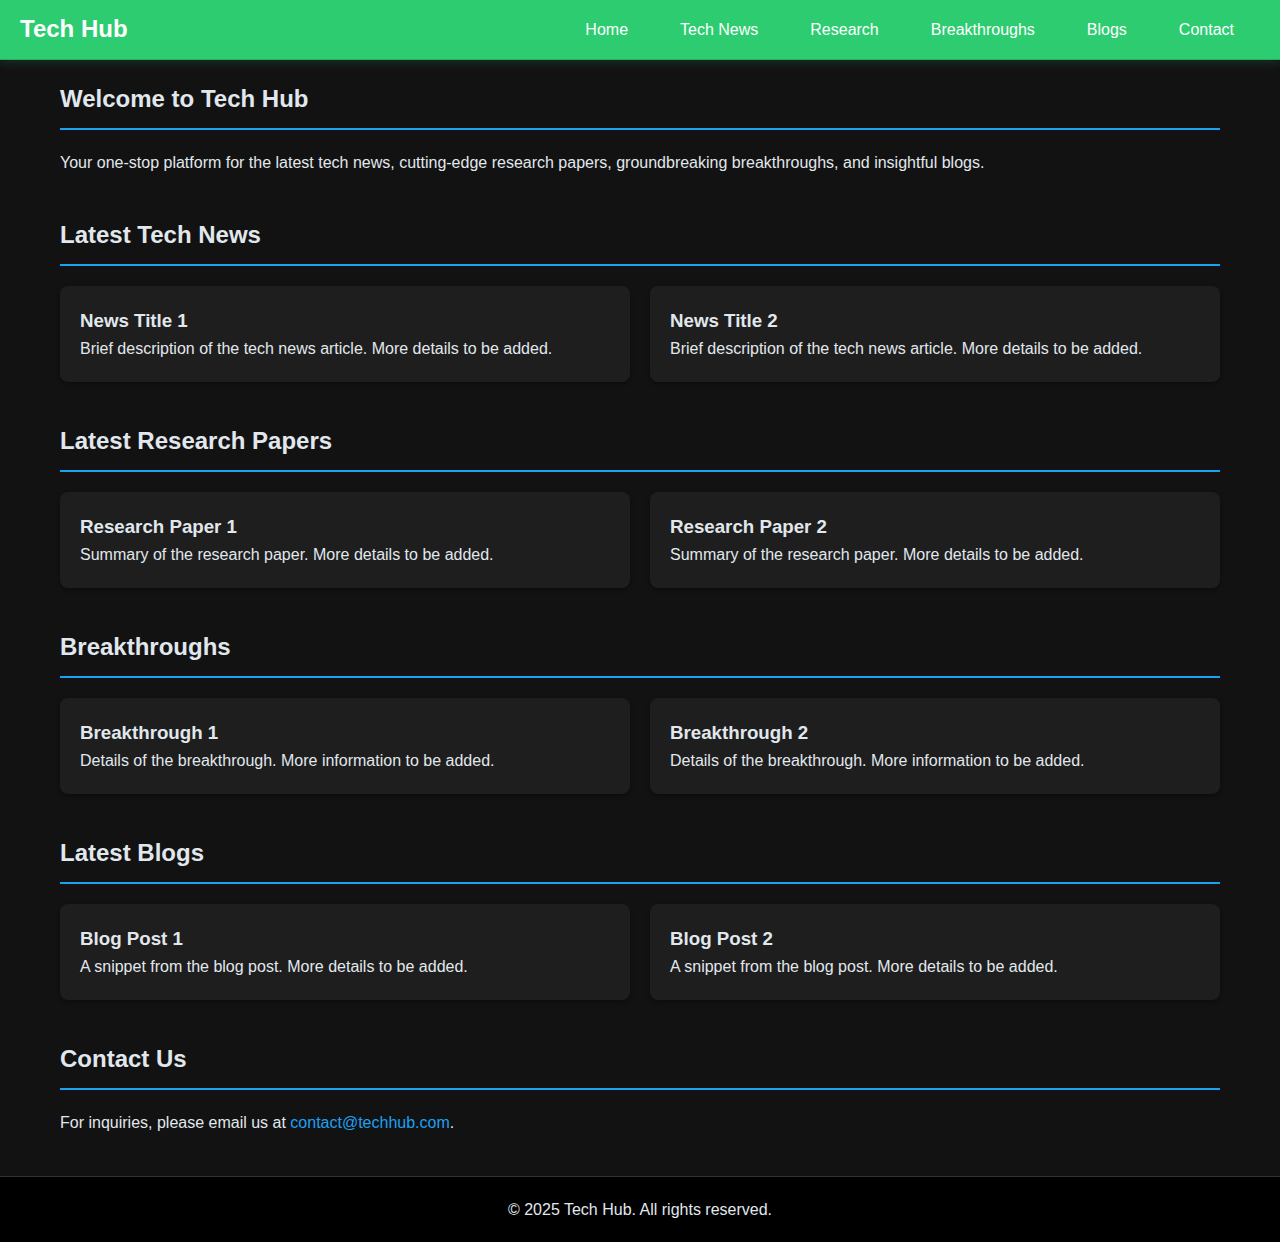
==== index.html @ ae064130 "First code" ====
<!DOCTYPE html>
<html lang="en">
<head>
  <meta charset="UTF-8" />
  <meta name="viewport" content="width=device-width, initial-scale=1.0" />
  <title>Tech Hub - Latest Tech News & Research</title>
  <style>
    /*--------------------------------------------------------------
    # Base Variables & Reset
    --------------------------------------------------------------*/
    :root {
      --primary-color: #1da1f2; /* Twitter-like blue */
      --background-color: #121212;
      --text-color: #e1e8ed;
      --nav-height: 60px;
      --max-width: 1200px;
    }
    * {
      box-sizing: border-box;
      margin: 0;
      padding: 0;
    }
    body {
      font-family: Arial, sans-serif;
      background-color: var(--background-color);
      color: var(--text-color);
      line-height: 1.6;
    }
    a {
      color: var(--primary-color);
      text-decoration: none;
    }
    a:hover {
      text-decoration: underline;
    }

    /*--------------------------------------------------------------
    # Navbar Styles
    --------------------------------------------------------------*/
    .navbar {
      display: flex;
      justify-content: space-between;
      align-items: center;
      background-color: #2ecc71; /* Fresh green background */
      padding: 0 20px;
      height: var(--nav-height);
      border-bottom: 1px solid #27ae60; /* Darker green border */
      position: relative;
      box-shadow: 0 2px 10px rgba(46, 204, 113, 0.2); /* Subtle green glow */
    }
    .navbar .logo {
      font-size: 1.5em;
      font-weight: bold;
      color: white; /* White text for better contrast */
    }
    .navbar .menu {
      display: flex;
      list-style: none;
    }
    .navbar .menu li {
      margin: 0 10px;
    }
    .navbar .menu li a {
      color: white;
      padding: 8px 16px;
      border-radius: 8px;
      transition: all 0.3s cubic-bezier(0.4, 0, 0.2, 1);
      position: relative;
      overflow: hidden;
      background-color: transparent;
    }
    .navbar .menu li a:before {
      content: '';
      position: absolute;
      top: 50%;
      left: 50%;
      width: 0;
      height: 0;
      background-color: rgba(255, 255, 255, 0.2);
      border-radius: 50%;
      transform: translate(-50%, -50%);
      transition: width 0.6s ease, height 0.6s ease;
    }
    .navbar .menu li a:hover {
      background-color: #27ae60; /* Darker green on hover */
      text-decoration: none;
      transform: translateY(-2px);
      box-shadow: 0 4px 12px rgba(39, 174, 96, 0.3);
    }
    .navbar .menu li a:active:before {
      width: 200px;
      height: 200px;
      opacity: 0;
    }
    .navbar .menu-toggle {
      display: none;
      background: none;
      border: none;
      font-size: 1.5em;
      color: white;
      cursor: pointer;
      transition: transform 0.3s ease;
    }
    .navbar .menu-toggle:hover {
      transform: scale(1.1);
    }
    /*--------------------------------------------------------------
    # Main Content Layout
    --------------------------------------------------------------*/
    main {
      max-width: var(--max-width);
      margin: 20px auto;
      padding: 0 20px;
    }
    section {
      margin-bottom: 40px;
    }
    section h2 {
      border-bottom: 2px solid var(--primary-color);
      padding-bottom: 10px;
      margin-bottom: 20px;
    }
    /* Grid layout for placeholder content cards */
    .content-grid {
      display: grid;
      grid-template-columns: repeat(auto-fit, minmax(300px, 1fr));
      gap: 20px;
    }
    .card {
      background-color: #1e1e1e;
      padding: 20px;
      border-radius: 8px;
      box-shadow: 0 2px 4px rgba(0, 0, 0, 0.3);
    }

    /*--------------------------------------------------------------
    # Footer Styles
    --------------------------------------------------------------*/
    footer {
      text-align: center;
      padding: 20px;
      background-color: #000;
      border-top: 1px solid #333;
      margin-top: 40px;
    }

    /*--------------------------------------------------------------
    # Responsive Styles
    --------------------------------------------------------------*/
    @media (max-width: 768px) {
      .navbar .menu {
        flex-direction: column;
        position: absolute;
        top: var(--nav-height);
        left: 0;
        right: 0;
        background-color: #2ecc71;
        border-bottom: 2px solid #27ae60;
        display: none; /* Hidden by default */
      }
      .navbar .menu.active {
        display: flex;
      }
      .navbar .menu li {
        margin: 10px 0;
        text-align: center;
      }
      .navbar .menu-toggle {
        display: block;
      }
    }
  </style>
</head>
<body>
  <!-- Header with Navbar -->
  <header>
    <nav class="navbar">
      <!-- Site Logo/Title -->
      <div class="logo">Tech Hub</div>
      <!-- Mobile menu toggle button -->
      <button class="menu-toggle" id="menu-toggle">&#9776;</button>
      <!-- Navigation Menu -->
      <ul class="menu" id="nav-menu">
        <li><a href="#home">Home</a></li>
        <li><a href="#tech-news">Tech News</a></li>
        <li><a href="#research">Research</a></li>
        <li><a href="#breakthroughs">Breakthroughs</a></li>
        <li><a href="#blogs">Blogs</a></li>
        <li><a href="#contact">Contact</a></li>

      </ul>
    </nav>
  </header>

  <!-- Main Content Area -->
  <main>
    <!-- Home Section -->
    <section id="home">
      <h2>Welcome to Tech Hub</h2>
      <p>
        Your one-stop platform for the latest tech news, cutting-edge research papers, groundbreaking breakthroughs, and insightful blogs.
      </p>
    </section>

    <!-- Tech News Section -->
    <section id="tech-news">
      <h2>Latest Tech News</h2>
      <div class="content-grid">
        <!-- Placeholder for tech news cards -->
        <div class="card">
          <h3>News Title 1</h3>
          <p>Brief description of the tech news article. More details to be added.</p>
        </div>
        <div class="card">
          <h3>News Title 2</h3>
          <p>Brief description of the tech news article. More details to be added.</p>
        </div>
      </div>
    </section>

    <!-- Research Papers Section -->
    <section id="research">
      <h2>Latest Research Papers</h2>
      <div class="content-grid">
        <!-- Placeholder for research paper cards -->
        <div class="card">
          <h3>Research Paper 1</h3>
          <p>Summary of the research paper. More details to be added.</p>
        </div>
        <div class="card">
          <h3>Research Paper 2</h3>
          <p>Summary of the research paper. More details to be added.</p>
        </div>
      </div>
    </section>

    <!-- Breakthroughs Section -->
    <section id="breakthroughs">
      <h2>Breakthroughs</h2>
      <div class="content-grid">
        <!-- Placeholder for breakthrough cards -->
        <div class="card">
          <h3>Breakthrough 1</h3>
          <p>Details of the breakthrough. More information to be added.</p>
        </div>
        <div class="card">
          <h3>Breakthrough 2</h3>
          <p>Details of the breakthrough. More information to be added.</p>
        </div>
      </div>
    </section>

    <!-- Blogs Section -->
    <section id="blogs">
      <h2>Latest Blogs</h2>
      <div class="content-grid">
        <!-- Placeholder for blog cards -->
        <div class="card">
          <h3>Blog Post 1</h3>
          <p>A snippet from the blog post. More details to be added.</p>
        </div>
        <div class="card">
          <h3>Blog Post 2</h3>
          <p>A snippet from the blog post. More details to be added.</p>
        </div>
      </div>
    </section>

    <!-- Contact Section -->
    <section id="contact">
      <h2>Contact Us</h2>
      <p>
        For inquiries, please email us at
        <a href="mailto:contact@techhub.com">contact@techhub.com</a>.
      </p>
    </section>
  </main>

  <!-- Footer -->
  <footer>
    <p>&copy; 2025 Tech Hub. All rights reserved.</p>
  </footer>

  <!-- Minimal JavaScript for Navbar Toggle (Mobile) -->
  <script>
    // Get elements for the mobile menu toggle
    const menuToggle = document.getElementById('menu-toggle');
    const navMenu = document.getElementById('nav-menu');

    // Toggle the 'active' class to show/hide the mobile menu
    menuToggle.addEventListener('click', () => {
      navMenu.classList.toggle('active');
    });
  </script>
</body>
</html>
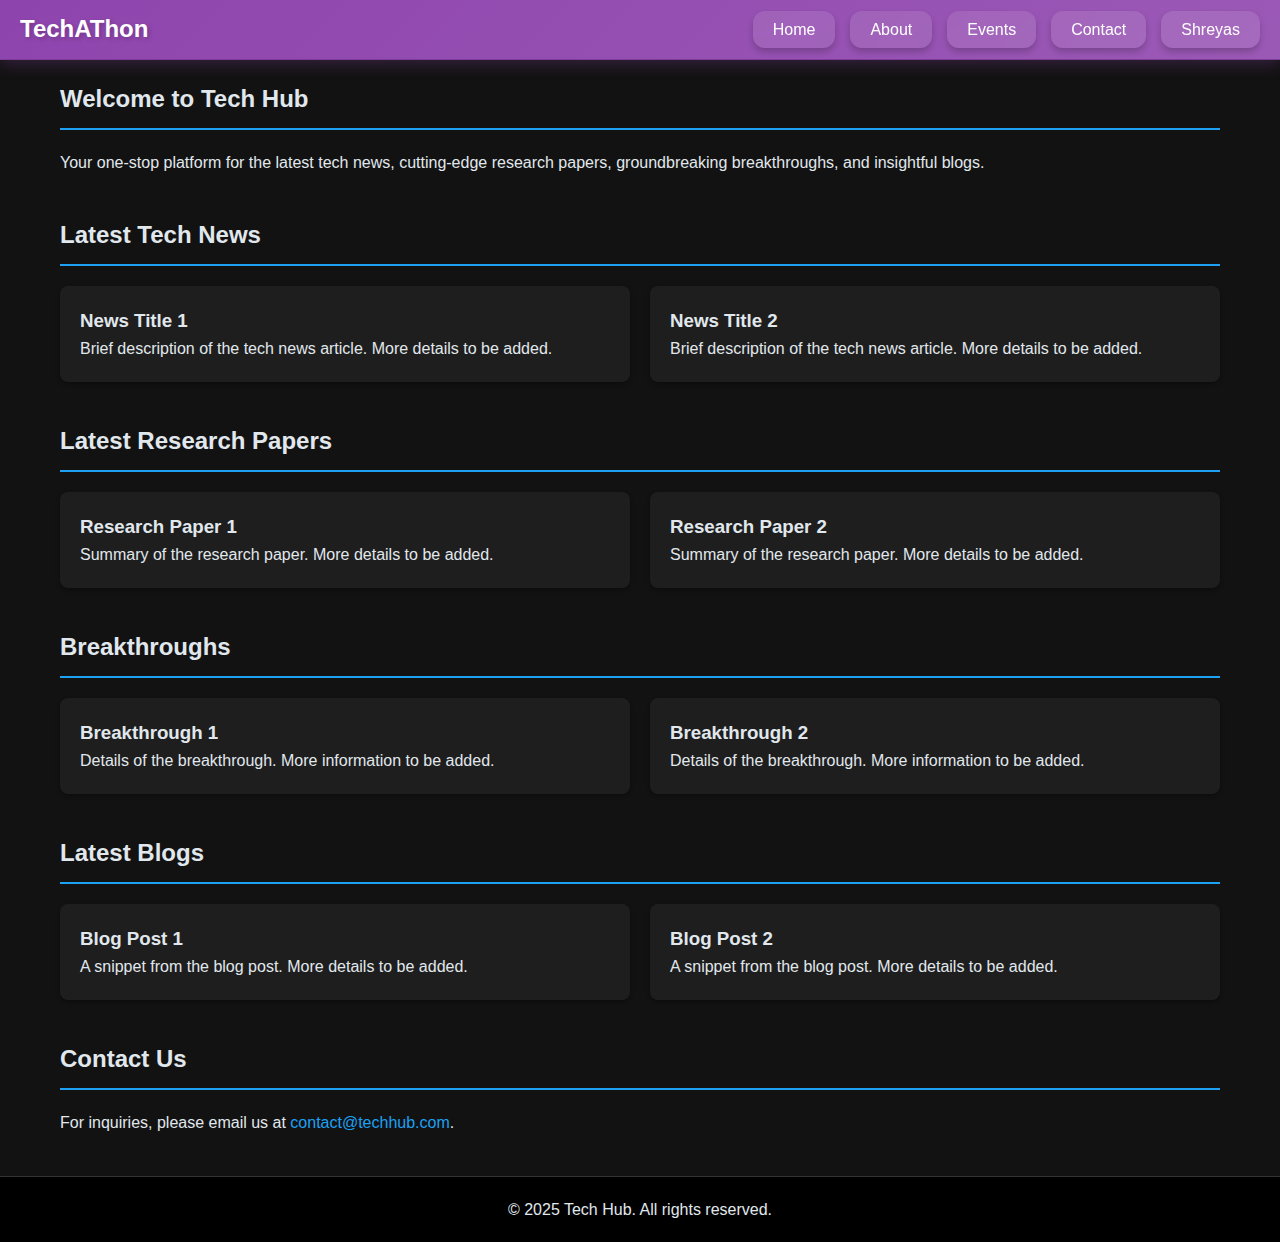
==== commit 9bfef746: "Navbar made purple from green" ====
--- a/index.html
+++ b/index.html
@@ -41,33 +41,34 @@
       display: flex;
       justify-content: space-between;
       align-items: center;
-      background-color: #2ecc71; /* Fresh green background */
+      background: linear-gradient(135deg, #8e44ad, #9b59b6); /* Purple gradient */
       padding: 0 20px;
       height: var(--nav-height);
-      border-bottom: 1px solid #27ae60; /* Darker green border */
+      border-bottom: 1px solid #7d3c98;
       position: relative;
-      box-shadow: 0 2px 10px rgba(46, 204, 113, 0.2); /* Subtle green glow */
+      box-shadow: 0 4px 15px rgba(142, 68, 173, 0.3);
     }
     .navbar .logo {
       font-size: 1.5em;
       font-weight: bold;
-      color: white; /* White text for better contrast */
+      color: white;
+      text-shadow: 2px 2px 4px rgba(0, 0, 0, 0.2);
     }
     .navbar .menu {
       display: flex;
       list-style: none;
-    }
-    .navbar .menu li {
-      margin: 0 10px;
+      gap: 15px;
     }
     .navbar .menu li a {
       color: white;
-      padding: 8px 16px;
-      border-radius: 8px;
+      padding: 10px 20px;
+      border-radius: 12px;
       transition: all 0.3s cubic-bezier(0.4, 0, 0.2, 1);
       position: relative;
       overflow: hidden;
-      background-color: transparent;
+      background-color: rgba(255, 255, 255, 0.1);
+      backdrop-filter: blur(5px);
+      box-shadow: 0 4px 6px rgba(0, 0, 0, 0.2);
     }
     .navbar .menu li a:before {
       content: '';
@@ -76,20 +77,23 @@
       left: 50%;
       width: 0;
       height: 0;
-      background-color: rgba(255, 255, 255, 0.2);
+      background-color: rgba(255, 255, 255, 0.3);
       border-radius: 50%;
       transform: translate(-50%, -50%);
       transition: width 0.6s ease, height 0.6s ease;
     }
     .navbar .menu li a:hover {
-      background-color: #27ae60; /* Darker green on hover */
-      text-decoration: none;
-      transform: translateY(-2px);
-      box-shadow: 0 4px 12px rgba(39, 174, 96, 0.3);
+      background-color: rgba(255, 255, 255, 0.2);
+      transform: translateY(-3px);
+      box-shadow: 0 6px 12px rgba(0, 0, 0, 0.3);
+    }
+    .navbar .menu li a:active {
+      transform: translateY(1px);
+      box-shadow: 0 2px 4px rgba(0, 0, 0, 0.3);
     }
     .navbar .menu li a:active:before {
-      width: 200px;
-      height: 200px;
+      width: 250px;
+      height: 250px;
       opacity: 0;
     }
     .navbar .menu-toggle {
@@ -100,6 +104,7 @@
       color: white;
       cursor: pointer;
       transition: transform 0.3s ease;
+      text-shadow: 2px 2px 4px rgba(0, 0, 0, 0.2);
     }
     .navbar .menu-toggle:hover {
       transform: scale(1.1);
@@ -149,17 +154,8 @@
     --------------------------------------------------------------*/
     @media (max-width: 768px) {
       .navbar .menu {
-        flex-direction: column;
-        position: absolute;
-        top: var(--nav-height);
-        left: 0;
-        right: 0;
-        background-color: #2ecc71;
-        border-bottom: 2px solid #27ae60;
-        display: none; /* Hidden by default */
-      }
-      .navbar .menu.active {
-        display: flex;
+        background: linear-gradient(135deg, #8e44ad, #9b59b6);
+        border-bottom: 2px solid #7d3c98;
       }
       .navbar .menu li {
         margin: 10px 0;
@@ -176,18 +172,16 @@
   <header>
     <nav class="navbar">
       <!-- Site Logo/Title -->
-      <div class="logo">Tech Hub</div>
+      <div class="logo">TechAThon</div>
       <!-- Mobile menu toggle button -->
-      <button class="menu-toggle" id="menu-toggle">&#9776;</button>
+      <button class="menu-toggle">☰</button>
       <!-- Navigation Menu -->
       <ul class="menu" id="nav-menu">
         <li><a href="#home">Home</a></li>
-        <li><a href="#tech-news">Tech News</a></li>
-        <li><a href="#research">Research</a></li>
-        <li><a href="#breakthroughs">Breakthroughs</a></li>
-        <li><a href="#blogs">Blogs</a></li>
+        <li><a href="#about">About</a></li>
+        <li><a href="#events">Events</a></li>
         <li><a href="#contact">Contact</a></li>
-
+        <li><a href="#shreyas">Shreyas</a></li>
       </ul>
     </nav>
   </header>
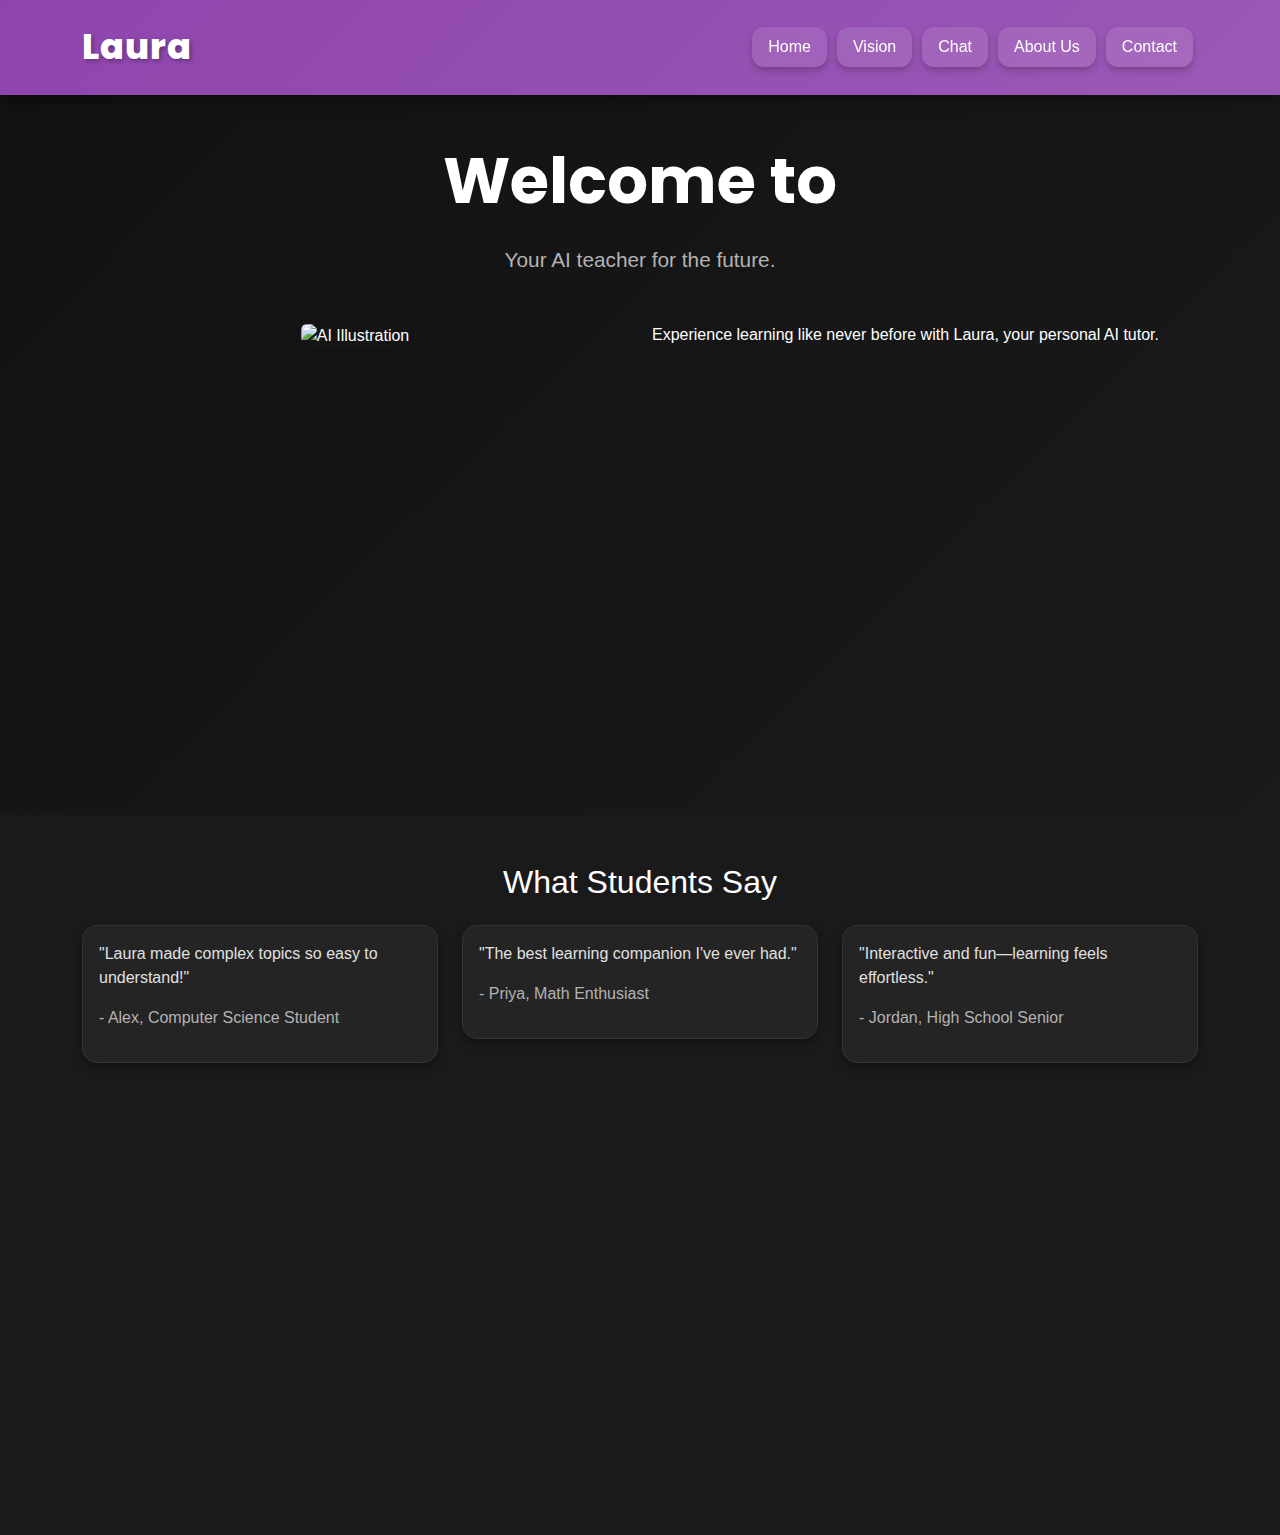
==== commit faaf8f0e: "Basic frontend" ====
--- a/index.html
+++ b/index.html
@@ -1,290 +1,181 @@
 <!DOCTYPE html>
 <html lang="en">
 <head>
-  <meta charset="UTF-8" />
-  <meta name="viewport" content="width=device-width, initial-scale=1.0" />
-  <title>Tech Hub - Latest Tech News & Research</title>
-  <style>
-    /*--------------------------------------------------------------
-    # Base Variables & Reset
-    --------------------------------------------------------------*/
-    :root {
-      --primary-color: #1da1f2; /* Twitter-like blue */
-      --background-color: #121212;
-      --text-color: #e1e8ed;
-      --nav-height: 60px;
-      --max-width: 1200px;
-    }
-    * {
-      box-sizing: border-box;
-      margin: 0;
-      padding: 0;
-    }
-    body {
-      font-family: Arial, sans-serif;
-      background-color: var(--background-color);
-      color: var(--text-color);
-      line-height: 1.6;
-    }
-    a {
-      color: var(--primary-color);
-      text-decoration: none;
-    }
-    a:hover {
-      text-decoration: underline;
-    }
-
-    /*--------------------------------------------------------------
-    # Navbar Styles
-    --------------------------------------------------------------*/
-    .navbar {
-      display: flex;
-      justify-content: space-between;
-      align-items: center;
-      background: linear-gradient(135deg, #8e44ad, #9b59b6); /* Purple gradient */
-      padding: 0 20px;
-      height: var(--nav-height);
-      border-bottom: 1px solid #7d3c98;
-      position: relative;
-      box-shadow: 0 4px 15px rgba(142, 68, 173, 0.3);
-    }
-    .navbar .logo {
-      font-size: 1.5em;
-      font-weight: bold;
-      color: white;
-      text-shadow: 2px 2px 4px rgba(0, 0, 0, 0.2);
-    }
-    .navbar .menu {
-      display: flex;
-      list-style: none;
-      gap: 15px;
-    }
-    .navbar .menu li a {
-      color: white;
-      padding: 10px 20px;
-      border-radius: 12px;
-      transition: all 0.3s cubic-bezier(0.4, 0, 0.2, 1);
-      position: relative;
-      overflow: hidden;
-      background-color: rgba(255, 255, 255, 0.1);
-      backdrop-filter: blur(5px);
-      box-shadow: 0 4px 6px rgba(0, 0, 0, 0.2);
-    }
-    .navbar .menu li a:before {
-      content: '';
-      position: absolute;
-      top: 50%;
-      left: 50%;
-      width: 0;
-      height: 0;
-      background-color: rgba(255, 255, 255, 0.3);
-      border-radius: 50%;
-      transform: translate(-50%, -50%);
-      transition: width 0.6s ease, height 0.6s ease;
-    }
-    .navbar .menu li a:hover {
-      background-color: rgba(255, 255, 255, 0.2);
-      transform: translateY(-3px);
-      box-shadow: 0 6px 12px rgba(0, 0, 0, 0.3);
-    }
-    .navbar .menu li a:active {
-      transform: translateY(1px);
-      box-shadow: 0 2px 4px rgba(0, 0, 0, 0.3);
-    }
-    .navbar .menu li a:active:before {
-      width: 250px;
-      height: 250px;
-      opacity: 0;
-    }
-    .navbar .menu-toggle {
-      display: none;
-      background: none;
-      border: none;
-      font-size: 1.5em;
-      color: white;
-      cursor: pointer;
-      transition: transform 0.3s ease;
-      text-shadow: 2px 2px 4px rgba(0, 0, 0, 0.2);
-    }
-    .navbar .menu-toggle:hover {
-      transform: scale(1.1);
-    }
-    /*--------------------------------------------------------------
-    # Main Content Layout
-    --------------------------------------------------------------*/
-    main {
-      max-width: var(--max-width);
-      margin: 20px auto;
-      padding: 0 20px;
-    }
-    section {
-      margin-bottom: 40px;
-    }
-    section h2 {
-      border-bottom: 2px solid var(--primary-color);
-      padding-bottom: 10px;
-      margin-bottom: 20px;
-    }
-    /* Grid layout for placeholder content cards */
-    .content-grid {
-      display: grid;
-      grid-template-columns: repeat(auto-fit, minmax(300px, 1fr));
-      gap: 20px;
-    }
-    .card {
-      background-color: #1e1e1e;
-      padding: 20px;
-      border-radius: 8px;
-      box-shadow: 0 2px 4px rgba(0, 0, 0, 0.3);
-    }
-
-    /*--------------------------------------------------------------
-    # Footer Styles
-    --------------------------------------------------------------*/
-    footer {
-      text-align: center;
-      padding: 20px;
-      background-color: #000;
-      border-top: 1px solid #333;
-      margin-top: 40px;
-    }
-
-    /*--------------------------------------------------------------
-    # Responsive Styles
-    --------------------------------------------------------------*/
-    @media (max-width: 768px) {
-      .navbar .menu {
-        background: linear-gradient(135deg, #8e44ad, #9b59b6);
-        border-bottom: 2px solid #7d3c98;
-      }
-      .navbar .menu li {
-        margin: 10px 0;
-        text-align: center;
-      }
-      .navbar .menu-toggle {
-        display: block;
-      }
-    }
-  </style>
+    <meta charset="UTF-8">
+    <meta name="viewport" content="width=device-width, initial-scale=1.0">
+    <title>Laura, Your AI Teacher</title>
+    <!-- Bootstrap CSS -->
+    <link href="https://cdn.jsdelivr.net/npm/bootstrap@5.3.3/dist/css/bootstrap.min.css" rel="stylesheet" integrity="sha384-QWTKZyjpPEjISv5WaRU9OFeRpok6YctnYmDr5pNlyT2bRjXh0JMhjY6hW+ALEwIH" crossorigin="anonymous">
+    <!-- Custom CSS -->
+    <link rel="stylesheet" href="styles.css">
+    <!-- Add Poppins font -->
+    <link href="https://fonts.googleapis.com/css2?family=Poppins:wght@400;600;800&display=swap" rel="stylesheet">
 </head>
 <body>
-  <!-- Header with Navbar -->
-  <header>
-    <nav class="navbar">
-      <!-- Site Logo/Title -->
-      <div class="logo">TechAThon</div>
-      <!-- Mobile menu toggle button -->
-      <button class="menu-toggle">☰</button>
-      <!-- Navigation Menu -->
-      <ul class="menu" id="nav-menu">
-        <li><a href="#home">Home</a></li>
-        <li><a href="#about">About</a></li>
-        <li><a href="#events">Events</a></li>
-        <li><a href="#contact">Contact</a></li>
-        <li><a href="#shreyas">Shreyas</a></li>
-      </ul>
-    </nav>
-  </header>
+    <!-- Content will go here -->
+    <!-- Navbar -->
+<nav class="navbar navbar-expand-lg custom-navbar">
+  <div class="container">
+      <a class="navbar-brand" href="#">Laura</a>
+      <button class="navbar-toggler" type="button" data-bs-toggle="collapse" data-bs-target="#navbarNav" aria-controls="navbarNav" aria-expanded="false" aria-label="Toggle navigation">
+          <span class="navbar-toggler-icon"></span>
+      </button>
+      <div class="collapse navbar-collapse" id="navbarNav">
+          <ul class="navbar-nav ms-auto">
+              <li class="nav-item">
+                  <a class="nav-link fancy-link" href="#home">Home</a>
+              </li>
+              <li class="nav-item">
+                  <a class="nav-link fancy-link" href="#vision">Vision</a>
+              </li>
+              <li class="nav-item">
+                  <a class="nav-link fancy-link" href="#chat">Chat</a>
+              </li>
+              <li class="nav-item">
+                  <a class="nav-link fancy-link" href="#about">About Us</a>
+              </li>
+              <li class="nav-item">
+                  <a class="nav-link fancy-link" href="#contact">Contact</a>
+              </li>
+          </ul>
+      </div>
+  </div>
+</nav>
+<!-- Home Section -->
+<section id="home" class="py-5 text-center">
+  <div class="container">
+      <h1 class="display-3 fw-bold">Welcome to <span id="typed" class="text-gradient"></span></h1>
+      <p class="lead mb-4">Your AI teacher for the future.</p>
+      <div class="row mt-5">
+          <div class="col-md-6">
+            <img src="https://images.unsplash.com/photo-1518770660439-4636190af475?auto=format&fit=crop&w=400&h=300&q=80" class="img-fluid rounded" alt="AI Illustration">
+          </div>
+          <div class="col-md-6 d-flex align-items-center">
+              <p>Experience learning like never before with Laura, your personal AI tutor.</p>
+          </div>
+      </div>
+  </div>
+</section>
+<!-- Chat Section (hidden by default) -->
+<section id="chat" class="py-5 d-none">
+    <div class="container">
+        <div class="chat-container mx-auto">
+            <div class="chat-header">
+                <h2>Chat with Laura</h2>
+                <p class="chat-subtitle">Your AI Learning Assistant</p>
+            </div>
+            <div class="chat-window" id="chat-window">
+                <!-- Messages will appear here -->
+                <div class="message-container ai-message">
+                    <div class="message-content">
+                        Hello! I'm Laura, your AI teacher. How can I help you learn today?
+                    </div>
+                </div>
+            </div>
+            <div class="chat-input-container">
+                <form id="chat-form" class="chat-form">
+                    <div class="input-group">
+                        <input type="text" class="chat-input" id="user-input" placeholder="Ask anything..." autocomplete="off">
+                        <button type="submit" class="chat-send-btn">
+                            <svg width="24" height="24" viewBox="0 0 24 24" fill="none" xmlns="http://www.w3.org/2000/svg">
+                                <path d="M22 2L11 13" stroke="currentColor" stroke-width="2" stroke-linecap="round" stroke-linejoin="round"/>
+                                <path d="M22 2L15 22L11 13L2 9L22 2Z" stroke="currentColor" stroke-width="2" stroke-linecap="round" stroke-linejoin="round"/>
+                            </svg>
+                        </button>
+                    </div>
+                </form>
+            </div>
+        </div>
+    </div>
+</section>
 
-  <!-- Main Content Area -->
-  <main>
-    <!-- Home Section -->
-    <section id="home">
-      <h2>Welcome to Tech Hub</h2>
-      <p>
-        Your one-stop platform for the latest tech news, cutting-edge research papers, groundbreaking breakthroughs, and insightful blogs.
-      </p>
-    </section>
+<!-- Vision Section (hidden by default) -->
+<section id="vision" class="py-5 d-none">
+  <div class="container">
+      <h2 class="text-center mb-4">Our Vision</h2>
+      <p class="lead text-center">To empower every learner with personalized, AI-driven education that adapts to their needs and inspires curiosity.</p>
+  </div>
+</section>
 
-    <!-- Tech News Section -->
-    <section id="tech-news">
-      <h2>Latest Tech News</h2>
-      <div class="content-grid">
-        <!-- Placeholder for tech news cards -->
-        <div class="card">
-          <h3>News Title 1</h3>
-          <p>Brief description of the tech news article. More details to be added.</p>
-        </div>
-        <div class="card">
-          <h3>News Title 2</h3>
-          <p>Brief description of the tech news article. More details to be added.</p>
-        </div>
+<!-- About Us Section (hidden by default) -->
+<section id="about" class="py-5 d-none">
+  <div class="container">
+      <h2 class="text-center mb-4">About Us</h2>
+      <p>Laura, Your AI Teacher, is a cutting-edge platform designed to revolutionize education. Our mission is to make learning accessible, interactive, and fun by leveraging artificial intelligence. We envision a world where every student has a personal tutor that understands their unique learning style, helping them excel in any subject. Join us on this journey to redefine education for the modern age.</p>
+      <div class="row mt-4">
+          <div class="col-md-6">
+              <img src="https://via.placeholder.com/400x300" class="img-fluid rounded" alt="Team">
+          </div>
+          <div class="col-md-6">
+              <img src="https://via.placeholder.com/400x300" class="img-fluid rounded" alt="Innovation">
+          </div>
       </div>
-    </section>
+  </div>
+</section>
 
-    <!-- Research Papers Section -->
-    <section id="research">
-      <h2>Latest Research Papers</h2>
-      <div class="content-grid">
-        <!-- Placeholder for research paper cards -->
-        <div class="card">
-          <h3>Research Paper 1</h3>
-          <p>Summary of the research paper. More details to be added.</p>
-        </div>
-        <div class="card">
-          <h3>Research Paper 2</h3>
-          <p>Summary of the research paper. More details to be added.</p>
-        </div>
+<!-- Contact Section (hidden by default) -->
+<section id="contact" class="py-5 d-none">
+  <div class="container">
+      <h2 class="text-center mb-4">Contact Us</h2>
+      <div class="row">
+          <div class="col-md-6">
+              <div class="card mb-3">
+                  <img src="https://via.placeholder.com/300x200" class="card-img-top" alt="Contact 1">
+                  <div class="card-body">
+                      <h5 class="card-title">Emma Thompson</h5>
+                      <p class="card-text">Phone: (555) 123-4567</p>
+                  </div>
+              </div>
+          </div>
+          <div class="col-md-6">
+              <div class="card mb-3">
+                  <img src="https://via.placeholder.com/300x200" class="card-img-top" alt="Contact 2">
+                  <div class="card-body">
+                      <h5 class="card-title">Liam Carter</h5>
+                      <p class="card-text">Phone: (555) 987-6543</p>
+                  </div>
+              </div>
+          </div>
       </div>
-    </section>
+  </div>
+</section>
 
-    <!-- Breakthroughs Section -->
-    <section id="breakthroughs">
-      <h2>Breakthroughs</h2>
-      <div class="content-grid">
-        <!-- Placeholder for breakthrough cards -->
-        <div class="card">
-          <h3>Breakthrough 1</h3>
-          <p>Details of the breakthrough. More information to be added.</p>
-        </div>
-        <div class="card">
-          <h3>Breakthrough 2</h3>
-          <p>Details of the breakthrough. More information to be added.</p>
-        </div>
+<!-- Testimonials -->
+<section class="py-5 bg-light">
+  <div class="container">
+      <h2 class="text-center mb-4">What Students Say</h2>
+      <div class="row">
+          <div class="col-md-4">
+              <div class="card mb-3">
+                  <div class="card-body">
+                      <p class="card-text">"Laura made complex topics so easy to understand!"</p>
+                      <p class="text-muted">- Alex, Computer Science Student</p>
+                  </div>
+              </div>
+          </div>
+          <div class="col-md-4">
+              <div class="card mb-3">
+                  <div class="card-body">
+                      <p class="card-text">"The best learning companion I've ever had."</p>
+                      <p class="text-muted">- Priya, Math Enthusiast</p>
+                  </div>
+              </div>
+          </div>
+          <div class="col-md-4">
+              <div class="card mb-3">
+                  <div class="card-body">
+                      <p class="card-text">"Interactive and fun—learning feels effortless."</p>
+                      <p class="text-muted">- Jordan, High School Senior</p>
+                  </div>
+              </div>
+          </div>
       </div>
-    </section>
-
-    <!-- Blogs Section -->
-    <section id="blogs">
-      <h2>Latest Blogs</h2>
-      <div class="content-grid">
-        <!-- Placeholder for blog cards -->
-        <div class="card">
-          <h3>Blog Post 1</h3>
-          <p>A snippet from the blog post. More details to be added.</p>
-        </div>
-        <div class="card">
-          <h3>Blog Post 2</h3>
-          <p>A snippet from the blog post. More details to be added.</p>
-        </div>
-      </div>
-    </section>
-
-    <!-- Contact Section -->
-    <section id="contact">
-      <h2>Contact Us</h2>
-      <p>
-        For inquiries, please email us at
-        <a href="mailto:contact@techhub.com">contact@techhub.com</a>.
-      </p>
-    </section>
-  </main>
-
-  <!-- Footer -->
-  <footer>
-    <p>&copy; 2025 Tech Hub. All rights reserved.</p>
-  </footer>
-
-  <!-- Minimal JavaScript for Navbar Toggle (Mobile) -->
-  <script>
-    // Get elements for the mobile menu toggle
-    const menuToggle = document.getElementById('menu-toggle');
-    const navMenu = document.getElementById('nav-menu');
-
-    // Toggle the 'active' class to show/hide the mobile menu
-    menuToggle.addEventListener('click', () => {
-      navMenu.classList.toggle('active');
-    });
-  </script>
+  </div>
+</section>
+<!-- Bootstrap JS (at the bottom of body) -->
+<script src="https://cdn.jsdelivr.net/npm/bootstrap@5.3.3/dist/js/bootstrap.js" integrity="sha384-0pUGZvbkm6XF6gxjEnlmuGrJXVbNuzT9qBBavbLwCsOGabYfZo0T0to5eqruptLy" crossorigin="anonymous"></script>
+<!-- Custom JS -->
+<script src="https://cdn.jsdelivr.net/npm/typed.js@2.0.12"></script>
+<script src="script.js"></script>
 </body>
 </html>--- a/styles.css
+++ b/styles.css
@@ -0,0 +1,358 @@
+/* General Styles */
+body {
+    background-color: #121212;
+    font-family: 'Arial', sans-serif;
+    color: #ffffff;
+}
+
+/* Navbar Customization */
+.navbar {
+    background-color: #1a1a2e; /* Darker, Grok-like background */
+}
+.navbar-brand, .nav-link {
+    color: #fff !important; /* White text for contrast */
+}
+.nav-link:hover {
+    color: #6f42c1 !important; /* Purple hover effect */
+}
+
+/* Section Styling */
+section {
+    min-height: 80vh;
+    padding: 4rem 0;
+    background-color: #1a1a1a;
+}
+
+/* Home Section */
+#home {
+    background: linear-gradient(135deg, #121212 0%, #1a1a1a 100%);
+}
+
+#home h1 {
+    font-size: 4rem;
+    font-weight: bold;
+    color: #ffffff;
+    font-family: 'Poppins', sans-serif;
+    margin-bottom: 1.5rem;
+}
+
+#home .lead {
+    color: #b3b3b3;
+    font-size: 1.3rem;
+}
+
+#home img {
+    border-radius: 10px;
+    box-shadow: 0 4px 15px rgba(0, 0, 0, 0.1);
+}
+
+/* Chat Section Styles */
+.chat-container {
+    max-width: 800px;
+    background-color: #1a1a1a;
+    border-radius: 20px;
+    box-shadow: 0 8px 24px rgba(0, 0, 0, 0.2);
+    overflow: hidden;
+}
+
+.chat-header {
+    background: linear-gradient(135deg, #8e44ad, #9b59b6);
+    padding: 1.5rem;
+    color: white;
+    text-align: center;
+}
+
+.chat-header h2 {
+    margin: 0;
+    font-family: 'Poppins', sans-serif;
+    font-weight: 600;
+    font-size: 1.8rem;
+}
+
+.chat-subtitle {
+    margin: 0.5rem 0 0;
+    opacity: 0.9;
+    font-size: 0.9rem;
+}
+
+.chat-window {
+    height: 500px;
+    padding: 1.5rem;
+    overflow-y: auto;
+    background-color: #121212;
+    border: 1px solid #2a2a2a;
+}
+
+.message-container {
+    margin-bottom: 1.5rem;
+    display: flex;
+    flex-direction: column;
+}
+
+.message-content {
+    max-width: 80%;
+    padding: 1rem 1.25rem;
+    border-radius: 15px;
+    font-size: 0.95rem;
+    line-height: 1.5;
+}
+
+.ai-message {
+    align-items: flex-start;
+}
+
+.ai-message .message-content {
+    background-color: #2a2a2a;
+    color: #ffffff;
+    border: 1px solid #333;
+}
+
+.user-message {
+    align-items: flex-end;
+}
+
+.user-message .message-content {
+    background: linear-gradient(135deg, #8e44ad99, #9b59b699);
+    color: white;
+}
+
+.chat-input-container {
+    padding: 1.25rem;
+    background-color: #1a1a1a;
+    border-top: 1px solid #2a2a2a;
+}
+
+.chat-form {
+    display: flex;
+}
+
+.input-group {
+    display: flex;
+    width: 100%;
+    gap: 0.5rem;
+}
+
+.chat-input {
+    flex: 1;
+    padding: 0.875rem 1.25rem;
+    border: 1px solid #333;
+    border-radius: 12px;
+    background-color: #242424;
+    color: white;
+    font-size: 0.95rem;
+    transition: all 0.3s ease;
+}
+
+.chat-input:focus {
+    outline: none;
+    border-color: #8e44ad;
+    box-shadow: 0 0 0 2px rgba(142, 68, 173, 0.2);
+}
+
+.chat-input::placeholder {
+    color: #666;
+}
+
+.chat-send-btn {
+    background: linear-gradient(135deg, #8e44ad, #9b59b6);
+    border: none;
+    border-radius: 12px;
+    width: 46px;
+    height: 46px;
+    display: flex;
+    align-items: center;
+    justify-content: center;
+    color: white;
+    cursor: pointer;
+    transition: all 0.3s ease;
+}
+
+.chat-send-btn:hover {
+    transform: translateY(-2px);
+    box-shadow: 0 4px 12px rgba(142, 68, 173, 0.3);
+}
+
+.chat-send-btn:active {
+    transform: translateY(1px);
+}
+
+/* Custom Scrollbar */
+.chat-window::-webkit-scrollbar {
+    width: 8px;
+}
+
+.chat-window::-webkit-scrollbar-track {
+    background: #1a1a1a;
+}
+
+.chat-window::-webkit-scrollbar-thumb {
+    background: #333;
+    border-radius: 4px;
+}
+
+.chat-window::-webkit-scrollbar-thumb:hover {
+    background: #444;
+}
+
+/* Add this to your existing transitions */
+.message-container {
+    animation: fadeIn 0.3s ease;
+}
+
+@keyframes fadeIn {
+    from {
+        opacity: 0;
+        transform: translateY(10px);
+    }
+    to {
+        opacity: 1;
+        transform: translateY(0);
+    }
+}
+
+/* Cards (Testimonials, Contact) */
+.card {
+    background-color: #242424;
+    border: 1px solid #333;
+    border-radius: 15px;
+    box-shadow: 0 4px 8px rgba(0, 0, 0, 0.3);
+    transition: transform 0.2s; /* Snappy feel */
+}
+
+.card:hover {
+    transform: translateY(-5px);
+}
+
+.card-body {
+    color: #ffffff;
+}
+
+.card-text {
+    color: #e0e0e0;
+}
+
+.text-muted {
+    color: #b3b3b3 !important;
+}
+
+/* Purple Buttons and Elements */
+.btn-primary {
+    background-color: #6f42c1; /* Purple */
+    border-color: #6f42c1;
+}
+.btn-primary:hover {
+    background-color: #5a32a3; /* Darker purple */
+    border-color: #5a32a3;
+}
+
+/* Responsive Images */
+.img-fluid {
+    border-radius: 8px;
+}
+
+/* Testimonials */
+.bg-light {
+    background-color: #1a1a1a !important;
+}
+
+/* Modern Purple Navbar Styles */
+.custom-navbar {
+    background: linear-gradient(135deg, #8e44ad, #9b59b6);
+    box-shadow: 0 4px 15px rgba(0, 0, 0, 0.4);
+    padding: 1rem 0;
+}
+
+.custom-navbar .navbar-brand {
+    color: white;
+    font-weight: 800;
+    font-size: 2.2rem;
+    text-shadow: 2px 2px 4px rgba(0, 0, 0, 0.3);
+    font-family: 'Poppins', sans-serif;
+    letter-spacing: 1px;
+}
+
+.custom-navbar .navbar-toggler {
+    border: none;
+    color: white;
+}
+
+.custom-navbar .navbar-toggler-icon {
+    background-image: url("data:image/svg+xml,%3csvg xmlns='http://www.w3.org/2000/svg' viewBox='0 0 30 30'%3e%3cpath stroke='rgba(255, 255, 255, 1)' stroke-linecap='round' stroke-miterlimit='10' stroke-width='2' d='M4 7h22M4 15h22M4 23h22'/%3e%3c/svg%3e");
+}
+
+.custom-navbar .fancy-link {
+    color: white !important;
+    margin: 0 5px;
+    padding: 8px 16px !important;
+    border-radius: 12px;
+    transition: all 0.3s ease;
+    position: relative;
+    overflow: hidden;
+    background-color: rgba(255, 255, 255, 0.1);
+    backdrop-filter: blur(5px);
+    box-shadow: 0 4px 6px rgba(0, 0, 0, 0.2);
+}
+
+.custom-navbar .fancy-link:hover {
+    background-color: rgba(255, 255, 255, 0.2);
+    transform: translateY(-2px);
+    box-shadow: 0 6px 12px rgba(0, 0, 0, 0.3);
+}
+
+.custom-navbar .fancy-link:active {
+    transform: translateY(1px);
+    box-shadow: 0 2px 4px rgba(0, 0, 0, 0.3);
+}
+
+/* Add ripple effect */
+.custom-navbar .fancy-link::before {
+    content: '';
+    position: absolute;
+    top: 50%;
+    left: 50%;
+    width: 0;
+    height: 0;
+    background-color: rgba(255, 255, 255, 0.3);
+    border-radius: 50%;
+    transform: translate(-50%, -50%);
+    transition: width 0.6s ease, height 0.6s ease;
+}
+
+.custom-navbar .fancy-link:active::before {
+    width: 200px;
+    height: 200px;
+    opacity: 0;
+}
+
+/* Mobile menu styles */
+@media (max-width: 991px) {
+    .navbar-collapse {
+        background: linear-gradient(135deg, #8e44ad, #9b59b6);
+        border-radius: 0 0 15px 15px;
+        padding: 1rem;
+        box-shadow: 0 4px 15px rgba(0, 0, 0, 0.2);
+    }
+    
+    .custom-navbar .fancy-link {
+        margin: 5px 0;
+    }
+}
+
+/* Testimonials Section */
+.testimonials {
+    background-color: #1a1a1a;
+}
+
+/* Contact Section */
+#contact .card {
+    background-color: #242424;
+}
+
+#contact .card-title {
+    color: #ffffff;
+}
+
+/* Add smooth transitions */
+* {
+    transition: background-color 0.3s ease, color 0.3s ease;
+}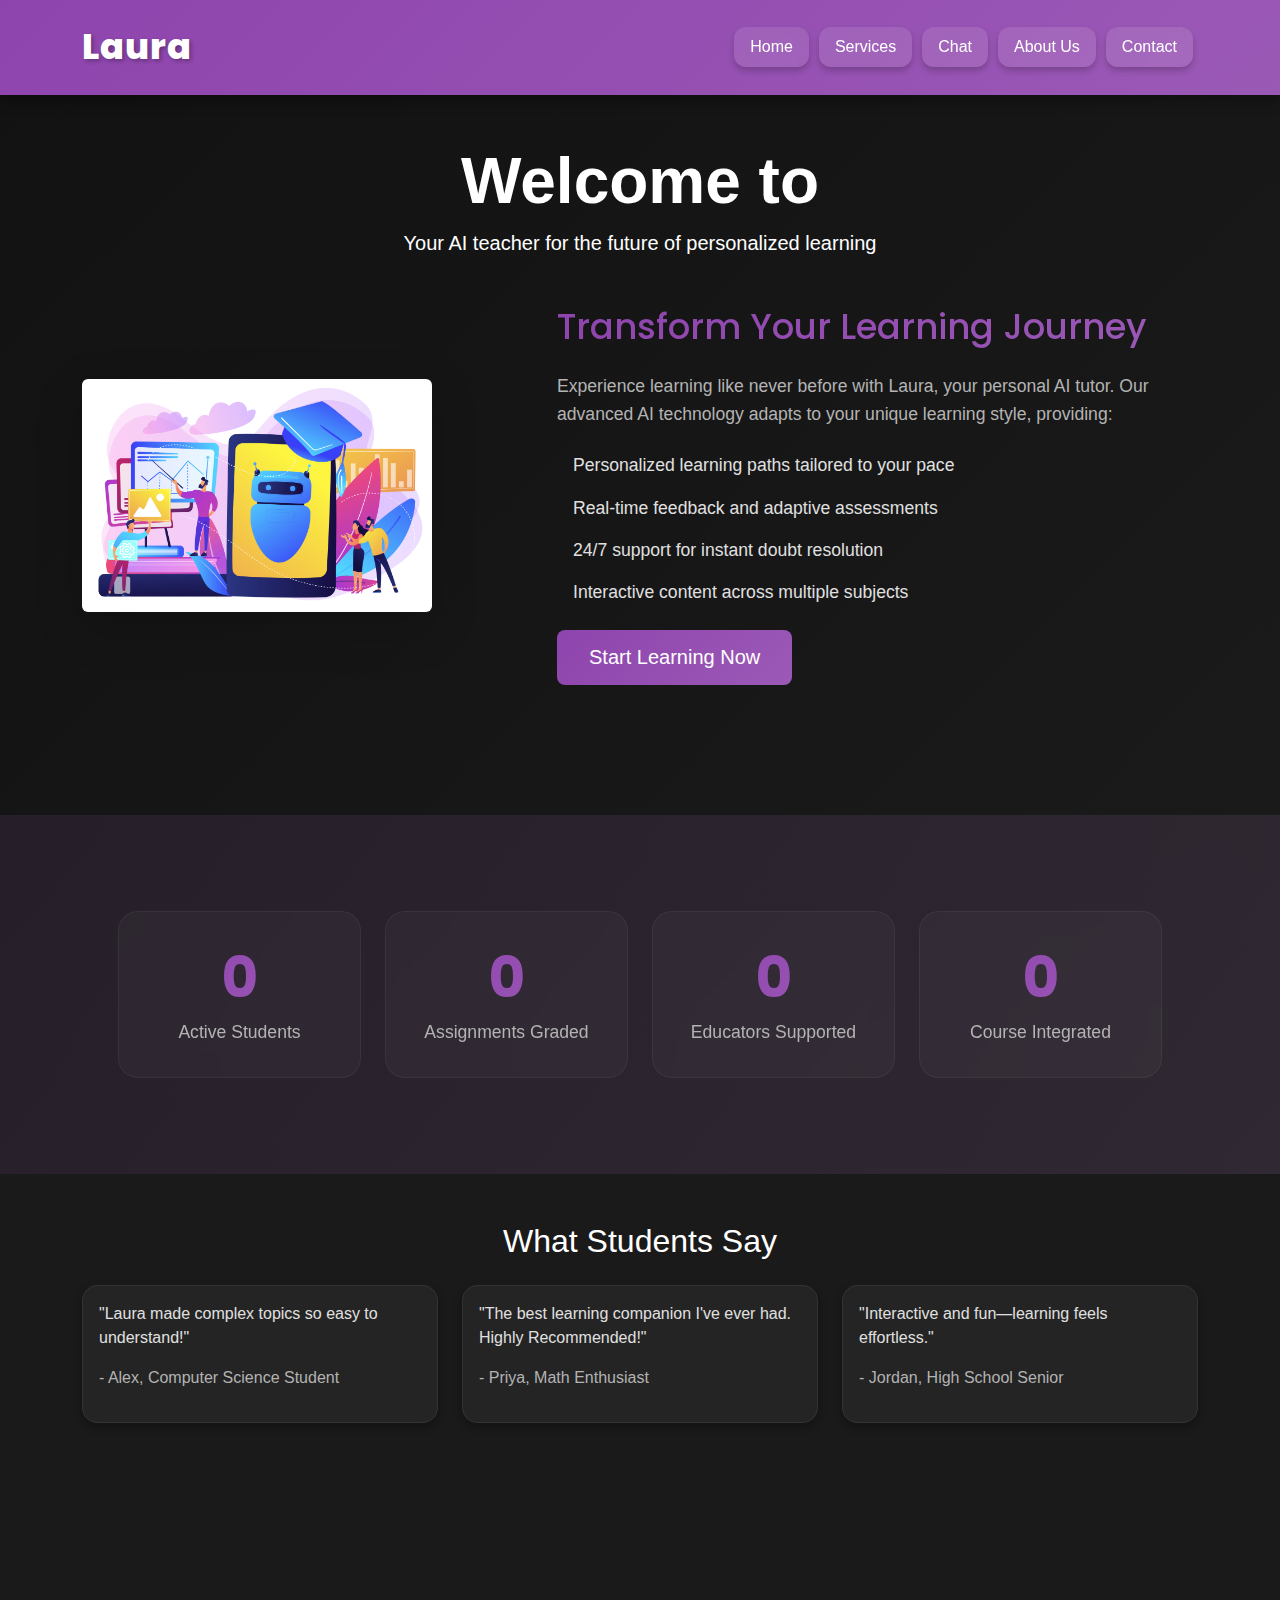
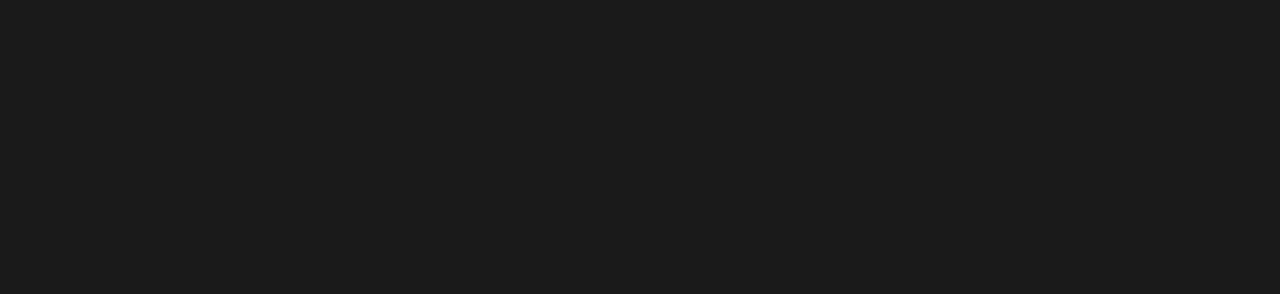
==== commit ae8535b9: "Front end changes, Sections page added" ====
--- a/index.html
+++ b/index.html
@@ -26,7 +26,7 @@
                   <a class="nav-link fancy-link" href="#home">Home</a>
               </li>
               <li class="nav-item">
-                  <a class="nav-link fancy-link" href="#vision">Vision</a>
+                  <a class="nav-link fancy-link" href="services.html">Services</a>
               </li>
               <li class="nav-item">
                   <a class="nav-link fancy-link" href="#chat">Chat</a>
@@ -42,19 +42,33 @@
   </div>
 </nav>
 <!-- Home Section -->
-<section id="home" class="py-5 text-center">
-  <div class="container">
-      <h1 class="display-3 fw-bold">Welcome to <span id="typed" class="text-gradient"></span></h1>
-      <p class="lead mb-4">Your AI teacher for the future.</p>
-      <div class="row mt-5">
-          <div class="col-md-6">
-            <img src="https://images.unsplash.com/photo-1518770660439-4636190af475?auto=format&fit=crop&w=400&h=300&q=80" class="img-fluid rounded" alt="AI Illustration">
-          </div>
-          <div class="col-md-6 d-flex align-items-center">
-              <p>Experience learning like never before with Laura, your personal AI tutor.</p>
-          </div>
-      </div>
-  </div>
+<section id="home" class="py-5">
+    <div class="container">
+        <div class="text-center mb-5">
+            <h1 class="display-3 fw-bold">Welcome to <span id="typed" class="text-gradient"></span></h1>
+            <p class="lead mb-4">Your AI teacher for the future of personalized learning</p>
+        </div>
+        <div class="row align-items-center">
+            <div class="col-md-5">
+                <img src="img\image1.jpg" class="img-fluid rounded shadow-lg" alt="AI Illustration" style="max-width: 350px;">
+            </div>
+            <div class="col-md-7">
+                <div class="home-content">
+                    <h2 class="mb-4">Transform Your Learning Journey</h2>
+                    <p class="mb-4">Experience learning like never before with Laura, your personal AI tutor. Our advanced AI technology adapts to your unique learning style, providing:</p>
+                    <ul class="feature-list">
+                        <li><i class="fas fa-check-circle"></i> Personalized learning paths tailored to your pace</li>
+                        <li><i class="fas fa-check-circle"></i> Real-time feedback and adaptive assessments</li>
+                        <li><i class="fas fa-check-circle"></i> 24/7 support for instant doubt resolution</li>
+                        <li><i class="fas fa-check-circle"></i> Interactive content across multiple subjects</li>
+                    </ul>
+                    <div class="mt-4">
+                        <a href="#chat" class="btn btn-primary btn-lg">Start Learning Now</a>
+                    </div>
+                </div>
+            </div>
+        </div>
+    </div>
 </section>
 <!-- Chat Section (hidden by default) -->
 <section id="chat" class="py-5 d-none">
@@ -140,6 +154,42 @@
   </div>
 </section>
 
+<!-- counter -->
+<div class="counter-section py-5 wow fadeInUp" data-wow-delay="0.1s">
+    <div class="container py-5 px-lg-5">
+        <div class="row g-4">
+            <div class="col-md-6 col-lg-3 text-center wow fadeIn" data-wow-delay="0.1s">
+                <div class="counter-item">
+                    <i class="fa fa-certificate fa-3x mb-3"></i>
+                    <h1 class="counter-number" data-target="2400">0</h1>
+                    <p class="counter-text">Active Students</p>
+                </div>
+            </div>
+            <div class="col-md-6 col-lg-3 text-center wow fadeIn" data-wow-delay="0.3s">
+                <div class="counter-item">
+                    <i class="fa fa-users-cog fa-3x mb-3"></i>
+                    <h1 class="counter-number" data-target="6500">0</h1>
+                    <p class="counter-text">Assignments Graded </p>
+                </div>
+            </div>
+            <div class="col-md-6 col-lg-3 text-center wow fadeIn" data-wow-delay="0.5s">
+                <div class="counter-item">
+                    <i class="fa fa-users fa-3x mb-3"></i>
+                    <h1 class="counter-number" data-target="360">0</h1>
+                    <p class="counter-text">Educators Supported</p>
+                </div>
+            </div>
+            <div class="col-md-6 col-lg-3 text-center wow fadeIn" data-wow-delay="0.7s">
+                <div class="counter-item">
+                    <i class="fa fa-check fa-3x mb-3"></i>
+                    <h1 class="counter-number" data-target="100">0</h1>
+                    <p class="counter-text">Course Integrated</p>
+                </div>
+            </div>
+        </div>
+    </div>
+</div>
+
 <!-- Testimonials -->
 <section class="py-5 bg-light">
   <div class="container">
@@ -156,7 +206,7 @@
           <div class="col-md-4">
               <div class="card mb-3">
                   <div class="card-body">
-                      <p class="card-text">"The best learning companion I've ever had."</p>
+                      <p class="card-text">"The best learning companion I've ever had. Highly Recommended!"</p>
                       <p class="text-muted">- Priya, Math Enthusiast</p>
                   </div>
               </div>
--- a/styles.css
+++ b/styles.css
@@ -26,24 +26,83 @@
 /* Home Section */
 #home {
     background: linear-gradient(135deg, #121212 0%, #1a1a1a 100%);
-}
-
-#home h1 {
-    font-size: 4rem;
-    font-weight: bold;
-    color: #ffffff;
+    padding: 5rem 0;
+}
+
+.home-content h2 {
+    color: white;
     font-family: 'Poppins', sans-serif;
+    font-size: 2.2rem;
     margin-bottom: 1.5rem;
-}
-
-#home .lead {
+    background: linear-gradient(135deg, #8e44ad, #9b59b6);
+    -webkit-background-clip: text;
+    -webkit-text-fill-color: transparent;
+}
+
+.home-content p {
     color: #b3b3b3;
-    font-size: 1.3rem;
-}
-
-#home img {
-    border-radius: 10px;
-    box-shadow: 0 4px 15px rgba(0, 0, 0, 0.1);
+    font-size: 1.1rem;
+    line-height: 1.6;
+}
+
+.feature-list {
+    list-style: none;
+    padding: 0;
+    margin: 0;
+}
+
+.feature-list li {
+    color: #e0e0e0;
+    margin-bottom: 1rem;
+    display: flex;
+    align-items: center;
+    font-size: 1.1rem;
+}
+
+.feature-list li i {
+    color: #9b59b6;
+    margin-right: 1rem;
+    font-size: 1.2rem;
+}
+
+.btn-primary {
+    background: linear-gradient(135deg, #8e44ad, #9b59b6);
+    border: none;
+    padding: 0.8rem 2rem;
+    font-weight: 500;
+    transition: all 0.3s ease;
+}
+
+.btn-primary:hover {
+    transform: translateY(-2px);
+    box-shadow: 0 5px 15px rgba(142, 68, 173, 0.4);
+    background: linear-gradient(135deg, #9b59b6, #8e44ad);
+}
+
+.img-fluid {
+    border-radius: 20px;
+    box-shadow: 0 10px 30px rgba(0, 0, 0, 0.3);
+    transition: transform 0.3s ease;
+}
+
+.img-fluid:hover {
+    transform: translateY(-5px);
+}
+
+@media (max-width: 768px) {
+    .home-content {
+        text-align: center;
+        margin-top: 2rem;
+    }
+    
+    .feature-list li {
+        justify-content: center;
+    }
+    
+    .img-fluid {
+        margin: 0 auto;
+        display: block;
+    }
 }
 
 /* Chat Section Styles */
@@ -355,4 +414,188 @@
 /* Add smooth transitions */
 * {
     transition: background-color 0.3s ease, color 0.3s ease;
+}
+
+/* Counter Section Styles */
+.counter-section {
+    background: linear-gradient(135deg, #1a1a1a, #242424);
+    position: relative;
+    overflow: hidden;
+}
+
+.counter-section::before {
+    content: '';
+    position: absolute;
+    top: 0;
+    left: 0;
+    right: 0;
+    bottom: 0;
+    background: linear-gradient(45deg, rgba(142, 68, 173, 0.1), rgba(155, 89, 182, 0.1));
+    pointer-events: none;
+}
+
+.counter-item {
+    padding: 2rem;
+    border-radius: 20px;
+    background: rgba(255, 255, 255, 0.03);
+    backdrop-filter: blur(10px);
+    border: 1px solid rgba(255, 255, 255, 0.05);
+    transition: transform 0.3s ease, box-shadow 0.3s ease;
+}
+
+.counter-item:hover {
+    transform: translateY(-5px);
+    box-shadow: 0 10px 20px rgba(142, 68, 173, 0.2);
+}
+
+.counter-item i {
+    color: #9b59b6;
+    margin-bottom: 1.5rem;
+    background: linear-gradient(135deg, #8e44ad, #9b59b6);
+    -webkit-background-clip: text;
+    -webkit-text-fill-color: transparent;
+}
+
+.counter-number {
+    font-size: 3.5rem;
+    font-weight: 700;
+    color: white;
+    font-family: 'Poppins', sans-serif;
+    margin-bottom: 0.5rem;
+    background: linear-gradient(135deg, #8e44ad, #9b59b6);
+    -webkit-background-clip: text;
+    -webkit-text-fill-color: transparent;
+}
+
+.counter-text {
+    color: #b3b3b3;
+    font-size: 1.1rem;
+    margin: 0;
+    font-weight: 500;
+}
+
+/* Animation for counter numbers */
+@keyframes countUp {
+    from {
+        opacity: 0;
+        transform: translateY(20px);
+    }
+    to {
+        opacity: 1;
+        transform: translateY(0);
+    }
+}
+
+.counter-number.animated {
+    animation: countUp 0.5s ease forwards;
+}
+
+/* Services Page Styles */
+.services-section {
+    background: linear-gradient(135deg, #121212 0%, #1a1a1a 100%);
+    min-height: calc(100vh - var(--nav-height));
+}
+
+.services-section h1 {
+    color: white;
+    font-family: 'Poppins', sans-serif;
+    font-weight: 600;
+    font-size: 2.5rem;
+    background: linear-gradient(135deg, #8e44ad, #9b59b6);
+    -webkit-background-clip: text;
+    -webkit-text-fill-color: transparent;
+}
+
+.service-card {
+    background: rgba(255, 255, 255, 0.03);
+    backdrop-filter: blur(10px);
+    border: 1px solid rgba(255, 255, 255, 0.05);
+    border-radius: 20px;
+    padding: 2rem;
+    height: 100%;
+    transition: all 0.3s ease;
+    position: relative;
+    overflow: hidden;
+}
+
+.service-card::before {
+    content: '';
+    position: absolute;
+    top: 0;
+    left: 0;
+    right: 0;
+    bottom: 0;
+    background: linear-gradient(45deg, rgba(142, 68, 173, 0.1), rgba(155, 89, 182, 0.1));
+    opacity: 0;
+    transition: opacity 0.3s ease;
+}
+
+.service-card:hover {
+    transform: translateY(-10px);
+    box-shadow: 0 10px 30px rgba(142, 68, 173, 0.2);
+}
+
+.service-card:hover::before {
+    opacity: 1;
+}
+
+.service-icon {
+    font-size: 2.5rem;
+    margin-bottom: 1.5rem;
+    background: linear-gradient(135deg, #8e44ad, #9b59b6);
+    -webkit-background-clip: text;
+    -webkit-text-fill-color: transparent;
+}
+
+.service-card h3 {
+    color: white;
+    font-family: 'Poppins', sans-serif;
+    font-size: 1.5rem;
+    margin-bottom: 1rem;
+}
+
+.service-card p {
+    color: #b3b3b3;
+    font-size: 0.95rem;
+    line-height: 1.6;
+    margin-bottom: 1.5rem;
+}
+
+.service-link {
+    color: #9b59b6;
+    text-decoration: none;
+    font-weight: 500;
+    display: inline-flex;
+    align-items: center;
+    gap: 0.5rem;
+    transition: all 0.3s ease;
+}
+
+.service-link:hover {
+    color: #8e44ad;
+    transform: translateX(5px);
+}
+
+.service-link i {
+    font-size: 0.9rem;
+    transition: transform 0.3s ease;
+}
+
+.service-link:hover i {
+    transform: translateX(3px);
+}
+
+/* Responsive adjustments */
+@media (max-width: 768px) {
+    .service-card {
+        padding: 1.5rem;
+    }
+    
+    .service-icon {
+        font-size: 2rem;
+    }
+    
+    .service-card h3 {
+        font-size: 1.3rem;
+    }
 }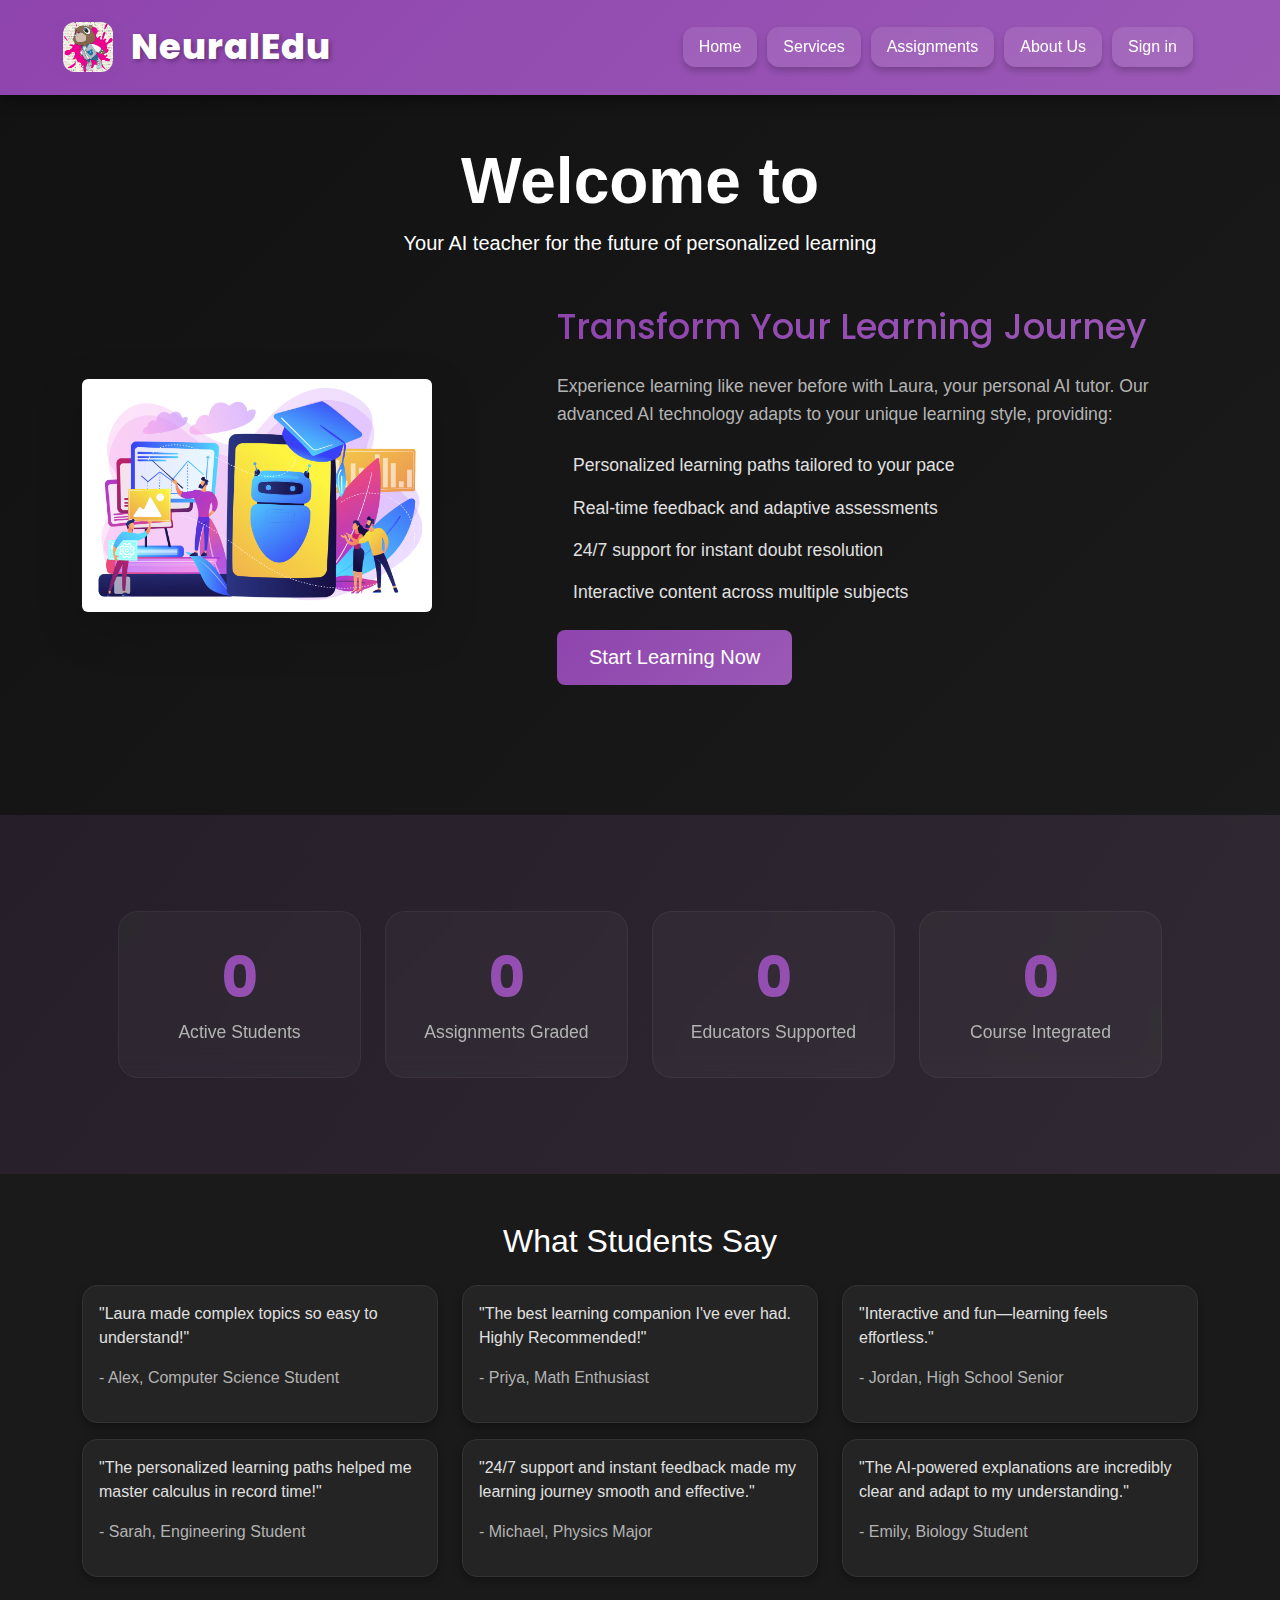
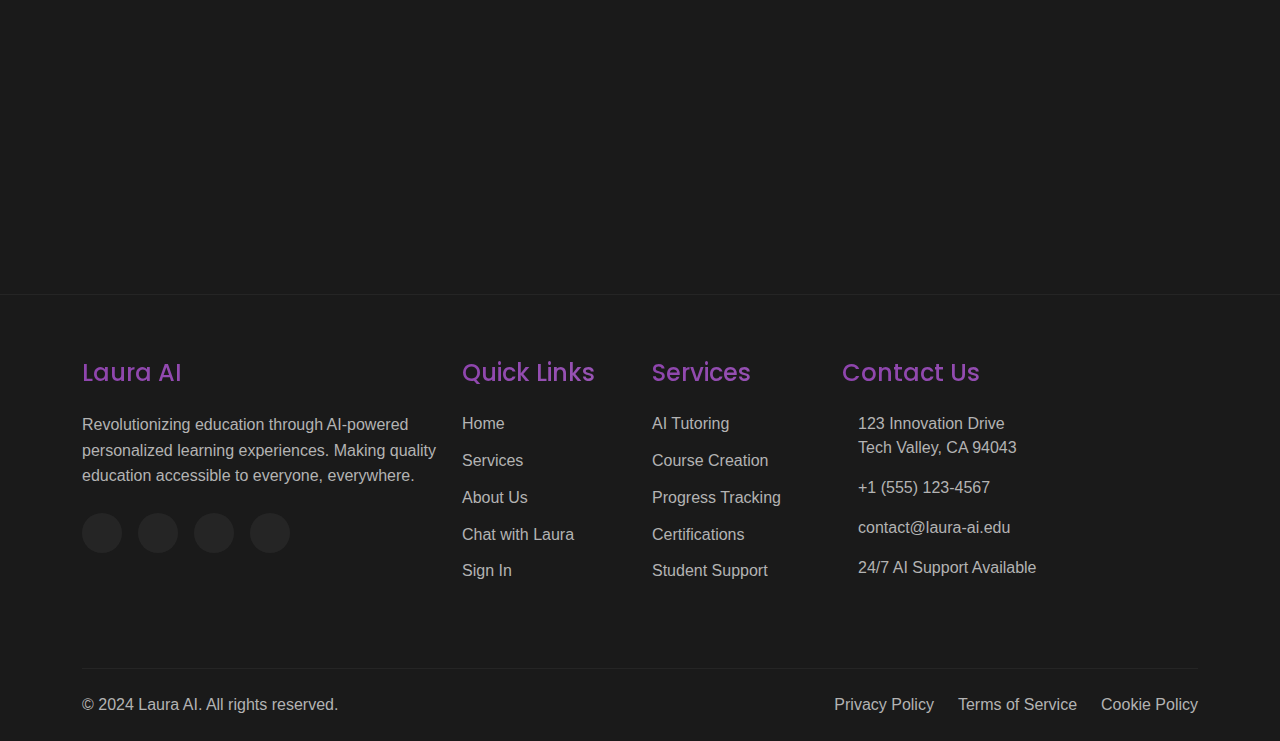
==== commit 4d58333c: "New navbar, new design, chatbot integrated, assigment grading added" ====
--- a/index.html
+++ b/index.html
@@ -16,8 +16,12 @@
     <!-- Navbar -->
 <nav class="navbar navbar-expand-lg custom-navbar">
   <div class="container">
-      <a class="navbar-brand" href="#">Laura</a>
-      <button class="navbar-toggler" type="button" data-bs-toggle="collapse" data-bs-target="#navbarNav" aria-controls="navbarNav" aria-expanded="false" aria-label="Toggle navigation">
+      <div class="d-flex align-items-center">
+          <img src="img\logo.JPG" alt="Laura Logo" class="navbar-logo me-2">
+          <a class="navbar-brand" href="#">NeuralEdu</a>
+          <div id="user-button" class="ms-3"></div>
+      </div>
+      <button class="navbar-toggler" type="button" data-bs-toggle="collapse" data-bs-target="#navbarNav">
           <span class="navbar-toggler-icon"></span>
       </button>
       <div class="collapse navbar-collapse" id="navbarNav">
@@ -29,13 +33,13 @@
                   <a class="nav-link fancy-link" href="services.html">Services</a>
               </li>
               <li class="nav-item">
-                  <a class="nav-link fancy-link" href="#chat">Chat</a>
+                  <a class="nav-link fancy-link" href="assignments.html">Assignments</a>
               </li>
               <li class="nav-item">
                   <a class="nav-link fancy-link" href="#about">About Us</a>
               </li>
               <li class="nav-item">
-                  <a class="nav-link fancy-link" href="#contact">Contact</a>
+                  <a class="nav-link fancy-link" href="signin.html">Sign in</a>
               </li>
           </ul>
       </div>
@@ -45,7 +49,7 @@
 <section id="home" class="py-5">
     <div class="container">
         <div class="text-center mb-5">
-            <h1 class="display-3 fw-bold">Welcome to <span id="typed" class="text-gradient"></span></h1>
+            <h1 class="display-3 fw-bold">Welcome to <span id="typed"></span></h1>
             <p class="lead mb-4">Your AI teacher for the future of personalized learning</p>
         </div>
         <div class="row align-items-center">
@@ -118,7 +122,7 @@
       <p>Laura, Your AI Teacher, is a cutting-edge platform designed to revolutionize education. Our mission is to make learning accessible, interactive, and fun by leveraging artificial intelligence. We envision a world where every student has a personal tutor that understands their unique learning style, helping them excel in any subject. Join us on this journey to redefine education for the modern age.</p>
       <div class="row mt-4">
           <div class="col-md-6">
-              <img src="https://via.placeholder.com/400x300" class="img-fluid rounded" alt="Team">
+              <img src="img\image2.jpg" class="img-fluid rounded" alt="Team">
           </div>
           <div class="col-md-6">
               <img src="https://via.placeholder.com/400x300" class="img-fluid rounded" alt="Innovation">
@@ -192,40 +196,232 @@
 
 <!-- Testimonials -->
 <section class="py-5 bg-light">
-  <div class="container">
-      <h2 class="text-center mb-4">What Students Say</h2>
-      <div class="row">
-          <div class="col-md-4">
-              <div class="card mb-3">
-                  <div class="card-body">
-                      <p class="card-text">"Laura made complex topics so easy to understand!"</p>
-                      <p class="text-muted">- Alex, Computer Science Student</p>
-                  </div>
-              </div>
-          </div>
-          <div class="col-md-4">
-              <div class="card mb-3">
-                  <div class="card-body">
-                      <p class="card-text">"The best learning companion I've ever had. Highly Recommended!"</p>
-                      <p class="text-muted">- Priya, Math Enthusiast</p>
-                  </div>
-              </div>
-          </div>
-          <div class="col-md-4">
-              <div class="card mb-3">
-                  <div class="card-body">
-                      <p class="card-text">"Interactive and fun—learning feels effortless."</p>
-                      <p class="text-muted">- Jordan, High School Senior</p>
-                  </div>
-              </div>
-          </div>
-      </div>
-  </div>
+    <div class="container">
+        <h2 class="text-center mb-4">What Students Say</h2>
+        <div class="row">
+            <div class="col-md-4">
+                <div class="card mb-3">
+                    <div class="card-body">
+                        <p class="card-text">"Laura made complex topics so easy to understand!"</p>
+                        <p class="text-muted">- Alex, Computer Science Student</p>
+                    </div>
+                </div>
+            </div>
+            <div class="col-md-4">
+                <div class="card mb-3">
+                    <div class="card-body">
+                        <p class="card-text">"The best learning companion I've ever had. Highly Recommended!"</p>
+                        <p class="text-muted">- Priya, Math Enthusiast</p>
+                    </div>
+                </div>
+            </div>
+            <div class="col-md-4">
+                <div class="card mb-3">
+                    <div class="card-body">
+                        <p class="card-text">"Interactive and fun—learning feels effortless."</p>
+                        <p class="text-muted">- Jordan, High School Senior</p>
+                    </div>
+                </div>
+            </div>
+            <div class="col-md-4">
+                <div class="card mb-3">
+                    <div class="card-body">
+                        <p class="card-text">"The personalized learning paths helped me master calculus in record time!"</p>
+                        <p class="text-muted">- Sarah, Engineering Student</p>
+                    </div>
+                </div>
+            </div>
+            <div class="col-md-4">
+                <div class="card mb-3">
+                    <div class="card-body">
+                        <p class="card-text">"24/7 support and instant feedback made my learning journey smooth and effective."</p>
+                        <p class="text-muted">- Michael, Physics Major</p>
+                    </div>
+                </div>
+            </div>
+            <div class="col-md-4">
+                <div class="card mb-3">
+                    <div class="card-body">
+                        <p class="card-text">"The AI-powered explanations are incredibly clear and adapt to my understanding."</p>
+                        <p class="text-muted">- Emily, Biology Student</p>
+                    </div>
+                </div>
+            </div>
+        </div>
+    </div>
 </section>
 <!-- Bootstrap JS (at the bottom of body) -->
 <script src="https://cdn.jsdelivr.net/npm/bootstrap@5.3.3/dist/js/bootstrap.js" integrity="sha384-0pUGZvbkm6XF6gxjEnlmuGrJXVbNuzT9qBBavbLwCsOGabYfZo0T0to5eqruptLy" crossorigin="anonymous"></script>
 <!-- Custom JS -->
+<script src="script.js"></script>
+
+<!-- Rest of your HTML file -->
+
+<script
+  async
+  crossorigin="anonymous"
+  data-clerk-publishable-key="pk_test_aW50ZW5zZS1qYWd1YXItMzEuY2xlcmsuYWNjb3VudHMuZGV2JA"
+  src="https://intense-jaguar-31.clerk.accounts.dev/npm/@clerk/clerk-js@5/dist/clerk.browser.js"
+  type="text/javascript"
+></script>
+
+<!-- Rest of your HTML file -->
+
+<script>
+    window.addEventListener('load', async function () {
+      await Clerk.load()
+  
+      console.log('ClerkJS is loaded')
+    })
+  </script>
+
+<div id="app"></div>
+
+<!-- Initialize Clerk with your
+Clerk Publishable Key and Frontend API URL -->
+<script
+  async
+  crossorigin="anonymous"
+  data-clerk-publishable-key="pk_test_aW50ZW5zZS1qYWd1YXItMzEuY2xlcmsuYWNjb3VudHMuZGV2JA"
+  src="https://intense-jaguar-31.clerk.accounts.dev/npm/@clerk/clerk-js@latest/dist/clerk.browser.js"
+  type="text/javascript"
+></script>
+
+<script>
+  window.addEventListener('load', async function () {
+    await Clerk.load();
+
+    // Mount user button if user is signed in
+    if (Clerk.user) {
+      const userButtonDiv = document.getElementById('user-button');
+      if (userButtonDiv) {
+        Clerk.mountUserButton(userButtonDiv, {
+          afterSignOutUrl: '/index.html',
+          appearance: {
+            elements: {
+              rootBox: "mx-2",
+              card: "bg-dark text-white",
+              userPreview: "text-white",
+              userButtonBox: "bg-gradient-primary",
+              userButtonTrigger: "text-white",
+              userButtonPopoverCard: "bg-dark text-white border-dark",
+              userButtonPopoverActionButton: "text-white hover:bg-gray-800",
+              userButtonPopoverFooter: "border-dark"
+            }
+          }
+        });
+      }
+    }
+
+    // Hide sign in link if user is already signed in
+    const signInLink = document.querySelector('a[href="signin.html"]');
+    if (signInLink) {
+      if (Clerk.user) {
+        signInLink.style.display = 'none';
+      } else {
+        signInLink.style.display = 'block';
+      }
+    }
+  });
+</script>
+
+
+<!-- Add this before the closing body tag -->
+<footer class="footer-section">
+    <div class="container">
+        <div class="row">
+            <!-- Company Info -->
+            <div class="col-lg-4 mb-4">
+                <h3 class="footer-heading">Laura AI</h3>
+                <p class="footer-description">
+                    Revolutionizing education through AI-powered personalized learning experiences. Making quality education accessible to everyone, everywhere.
+                </p>
+                <div class="social-links">
+                    <a href="#" class="social-link"><i class="fab fa-twitter"></i></a>
+                    <a href="#" class="social-link"><i class="fab fa-linkedin-in"></i></a>
+                    <a href="#" class="social-link"><i class="fab fa-facebook-f"></i></a>
+                    <a href="#" class="social-link"><i class="fab fa-instagram"></i></a>
+                </div>
+            </div>
+
+            <!-- Quick Links -->
+            <div class="col-lg-2 col-md-6 mb-4">
+                <h4 class="footer-heading">Quick Links</h4>
+                <ul class="footer-links">
+                    <li><a href="#home">Home</a></li>
+                    <li><a href="services.html">Services</a></li>
+                    <li><a href="#about">About Us</a></li>
+                    <li><a href="#chat">Chat with Laura</a></li>
+                    <li><a href="signin.html">Sign In</a></li>
+                </ul>
+            </div>
+
+            <!-- Services -->
+            <div class="col-lg-2 col-md-6 mb-4">
+                <h4 class="footer-heading">Services</h4>
+                <ul class="footer-links">
+                    <li><a href="#">AI Tutoring</a></li>
+                    <li><a href="#">Course Creation</a></li>
+                    <li><a href="#">Progress Tracking</a></li>
+                    <li><a href="#">Certifications</a></li>
+                    <li><a href="#">Student Support</a></li>
+                </ul>
+            </div>
+
+            <!-- Contact Info -->
+            <div class="col-lg-4 mb-4">
+                <h4 class="footer-heading">Contact Us</h4>
+                <ul class="footer-contact">
+                    <li>
+                        <i class="fas fa-map-marker-alt"></i>
+                        <span>123 Innovation Drive<br>Tech Valley, CA 94043</span>
+                    </li>
+                    <li>
+                        <i class="fas fa-phone"></i>
+                        <span>+1 (555) 123-4567</span>
+                    </li>
+                    <li>
+                        <i class="fas fa-envelope"></i>
+                        <span>contact@laura-ai.edu</span>
+                    </li>
+                    <li>
+                        <i class="fas fa-clock"></i>
+                        <span>24/7 AI Support Available</span>
+                    </li>
+                </ul>
+            </div>
+        </div>
+
+        <!-- Bottom Footer -->
+        <div class="footer-bottom">
+            <div class="row align-items-center">
+                <div class="col-md-6">
+                    <p class="copyright">© 2024 Laura AI. All rights reserved.</p>
+                </div>
+                <div class="col-md-6">
+                    <ul class="footer-bottom-links">
+                        <li><a href="#">Privacy Policy</a></li>
+                        <li><a href="#">Terms of Service</a></li>
+                        <li><a href="#">Cookie Policy</a></li>
+                    </ul>
+                </div>
+            </div>
+        </div>
+    </div>
+</footer>
+<!-- Start of ChatBot (www.chatbot.com) code -->
+<script>
+    window.__ow = window.__ow || {};
+    window.__ow.organizationId = "4a06b9a5-9e31-452b-816b-98888e0d9da1";
+    window.__ow.template_id = "3618db87-80c2-4aee-a21f-b989bdd0ad77";
+    window.__ow.integration_name = "manual_settings";
+    window.__ow.product_name = "chatbot";   
+    ;(function(n,t,c){function i(n){return e._h?e._h.apply(null,n):e._q.push(n)}var e={_q:[],_h:null,_v:"2.0",on:function(){i(["on",c.call(arguments)])},once:function(){i(["once",c.call(arguments)])},off:function(){i(["off",c.call(arguments)])},get:function(){if(!e._h)throw new Error("[OpenWidget] You can't use getters before load.");return i(["get",c.call(arguments)])},call:function(){i(["call",c.call(arguments)])},init:function(){var n=t.createElement("script");n.async=!0,n.type="text/javascript",n.src="https://cdn.openwidget.com/openwidget.js",t.head.appendChild(n)}};!n.__ow.asyncInit&&e.init(),n.OpenWidget=n.OpenWidget||e}(window,document,[].slice))
+  </script>
+  <noscript>You need to <a href="https://www.chatbot.com/help/chat-widget/enable-javascript-in-your-browser/" rel="noopener nofollow">enable JavaScript</a> in order to use the AI chatbot tool powered by <a href="https://www.chatbot.com/" rel="noopener nofollow" target="_blank">ChatBot</a></noscript>
+  <!-- End of ChatBot code -->
+
+<!-- Add back the Typed.js script -->
 <script src="https://cdn.jsdelivr.net/npm/typed.js@2.0.12"></script>
-<script src="script.js"></script>
 </body>
 </html>--- a/styles.css
+++ b/styles.css
@@ -328,6 +328,8 @@
     text-shadow: 2px 2px 4px rgba(0, 0, 0, 0.3);
     font-family: 'Poppins', sans-serif;
     letter-spacing: 1px;
+    margin-left: 10px;
+    margin-right: 20px;
 }
 
 .custom-navbar .navbar-toggler {
@@ -598,4 +600,1031 @@
     .service-card h3 {
         font-size: 1.3rem;
     }
+}
+
+/* Sign In Page Styles */
+.signin-section {
+    min-height: calc(100vh - 76px);
+    display: flex;
+    align-items: center;
+    background: linear-gradient(135deg, #121212 0%, #1a1a1a 100%);
+}
+
+.signin-container {
+    background: rgba(26, 26, 26, 0.95);
+    padding: 2rem;
+    border-radius: 15px;
+    box-shadow: 0 8px 32px rgba(0, 0, 0, 0.2);
+    border: 1px solid rgba(255, 255, 255, 0.05);
+}
+
+.signin-container h1 {
+    color: white;
+    font-family: 'Poppins', sans-serif;
+    margin-bottom: 2rem;
+    background: linear-gradient(135deg, #8e44ad, #9b59b6);
+    -webkit-background-clip: text;
+    -webkit-text-fill-color: transparent;
+}
+
+/* Clerk Form Styles */
+.cl-component {
+    background: transparent !important;
+}
+
+.cl-formButtonPrimary {
+    background: linear-gradient(135deg, #8e44ad, #9b59b6) !important;
+    border: none !important;
+    padding: 12px !important;
+    font-weight: 500 !important;
+    transition: all 0.3s ease !important;
+}
+
+.cl-formButtonPrimary:hover {
+    transform: translateY(-2px) !important;
+    box-shadow: 0 5px 15px rgba(142, 68, 173, 0.4) !important;
+}
+
+.cl-formFieldInput {
+    background: rgba(255, 255, 255, 0.05) !important;
+    border: 1px solid rgba(255, 255, 255, 0.1) !important;
+    color: white !important;
+}
+
+.cl-formFieldLabel {
+    color: rgba(255, 255, 255, 0.8) !important;
+}
+
+.cl-socialButtonsBlockButton {
+    background: rgba(255, 255, 255, 0.05) !important;
+    border: 1px solid rgba(255, 255, 255, 0.1) !important;
+    color: white !important;
+}
+
+.cl-socialButtonsBlockButton:hover {
+    background: rgba(255, 255, 255, 0.1) !important;
+}
+
+/* Clerk UI Dark Theme Customization */
+.clerk-container {
+    --clerk-background-color: transparent;
+    --clerk-primary-color: #8e44ad;
+    --clerk-primary-hover-color: #9b59b6;
+    --clerk-text-color: #ffffff;
+    --clerk-border-radius: 12px;
+}
+
+/* Override Clerk's default styles for dark theme */
+.cl-rootBox {
+    background: transparent !important;
+    color: #ffffff !important;
+}
+
+.cl-card {
+    background: rgba(255, 255, 255, 0.03) !important;
+    backdrop-filter: blur(10px) !important;
+    border: 1px solid rgba(255, 255, 255, 0.05) !important;
+}
+
+.cl-formFieldInput::placeholder {
+    color: rgba(255, 255, 255, 0.5) !important;
+}
+
+.cl-formFieldLabel {
+    color: #ffffff !important;
+}
+
+.cl-formButtonPrimary {
+    background: linear-gradient(135deg, #8e44ad, #9b59b6) !important;
+    border: none !important;
+    box-shadow: 0 4px 15px rgba(142, 68, 173, 0.3) !important;
+    transition: transform 0.3s ease, box-shadow 0.3s ease !important;
+}
+
+.cl-formButtonPrimary:hover {
+    transform: translateY(-2px) !important;
+    box-shadow: 0 6px 20px rgba(142, 68, 173, 0.4) !important;
+    background: linear-gradient(135deg, #9b59b6, #8e44ad) !important;
+}
+
+.cl-socialButtonsIconButton {
+    background: rgba(255, 255, 255, 0.05) !important;
+    border: 1px solid rgba(255, 255, 255, 0.1) !important;
+    color: #ffffff !important;
+}
+
+.cl-socialButtonsIconButton:hover {
+    background: rgba(255, 255, 255, 0.1) !important;
+    transform: translateY(-2px);
+}
+
+.cl-dividerText {
+    color: rgba(255, 255, 255, 0.6) !important;
+}
+
+.cl-dividerLine {
+    background: rgba(255, 255, 255, 0.1) !important;
+}
+
+.cl-footerActionText, 
+.cl-footerActionLink {
+    color: rgba(255, 255, 255, 0.7) !important;
+}
+
+.cl-footerActionLink:hover {
+    color: #9b59b6 !important;
+}
+
+.cl-alert {
+    background: rgba(255, 255, 255, 0.05) !important;
+    border: 1px solid rgba(255, 255, 255, 0.1) !important;
+    color: #ffffff !important;
+}
+
+/* Error states */
+.cl-formFieldError {
+    color: #ff6b6b !important;
+}
+
+.cl-formFieldErrorText {
+    color: #ff6b6b !important;
+}
+
+/* Loading states */
+.cl-loading {
+    background: rgba(255, 255, 255, 0.05) !important;
+}
+
+.cl-spinner {
+    border-color: rgba(155, 89, 182, 0.2) !important;
+    border-top-color: #9b59b6 !important;
+}
+
+/* Responsive adjustments */
+@media (max-width: 768px) {
+    .signin-container {
+        padding: 1.5rem;
+    }
+    
+    .signin-container h1 {
+        font-size: 1.8rem;
+    }
+}
+
+/* Additional Clerk text color overrides */
+.cl-internal-b3fm6y {
+    color: #ffffff !important;
+}
+
+.cl-headerTitle, 
+.cl-headerSubtitle,
+.cl-socialButtonsBlockButton__text,
+.cl-identityPreviewText,
+.cl-formFieldLabel__value,
+.cl-formHeaderTitle,
+.cl-formHeaderSubtitle,
+.cl-formFieldInput__value,
+.cl-formFieldSuccessText,
+.cl-verificationLinkStatusText,
+.cl-dividerText,
+.cl-alertText,
+.cl-footerActionText {
+    color: #ffffff !important;
+}
+
+/* Make social buttons text more visible */
+.cl-socialButtonsBlockButton {
+    color: #ffffff !important;
+    background: rgba(255, 255, 255, 0.05) !important;
+}
+
+.cl-socialButtonsBlockButton:hover {
+    background: rgba(255, 255, 255, 0.1) !important;
+}
+
+/* Ensure all input text is white */
+input.cl-formFieldInput, 
+.cl-formFieldInput__value {
+    color: #ffffff !important;
+}
+
+/* Make placeholder text slightly dimmer but still visible */
+.cl-formFieldInput::placeholder {
+    color: rgba(255, 255, 255, 0.5) !important;
+}
+
+/* Ensure dropdown text is visible */
+.cl-selectButton__text,
+.cl-selectOption__text {
+    color: #ffffff !important;
+}
+
+/* Make verification code input visible */
+.cl-verificationCodeInput {
+    color: #ffffff !important;
+    background: rgba(255, 255, 255, 0.05) !important;
+}
+
+/* Clerk User Button Customization */
+.cl-userButtonBox {
+    background: linear-gradient(135deg, #8e44ad, #9b59b6) !important;
+    border: none !important;
+    padding: 8px 16px !important;
+    border-radius: 12px !important;
+    box-shadow: 0 4px 15px rgba(142, 68, 173, 0.3) !important;
+    transition: all 0.3s ease !important;
+}
+
+.cl-userButtonBox:hover {
+    transform: translateY(-2px) !important;
+    box-shadow: 0 6px 20px rgba(142, 68, 173, 0.4) !important;
+}
+
+.cl-userButtonTrigger {
+    color: white !important;
+}
+
+.cl-userButtonAvatarBox {
+    border: 2px solid rgba(255, 255, 255, 0.8) !important;
+}
+
+/* Dropdown Menu Styling */
+.cl-userButtonPopup {
+    background: #1a1a1a !important;
+    border: 1px solid rgba(255, 255, 255, 0.1) !important;
+    box-shadow: 0 8px 24px rgba(0, 0, 0, 0.2) !important;
+    border-radius: 12px !important;
+    overflow: hidden !important;
+}
+
+.cl-userButtonPopoverCard {
+    background: transparent !important;
+}
+
+.cl-userButtonPopoverActions {
+    background: transparent !important;
+}
+
+.cl-userButtonPopoverFooter {
+    background: transparent !important;
+    border-top: 1px solid rgba(255, 255, 255, 0.1) !important;
+}
+
+/* Dropdown Items */
+.cl-userButtonPopoverActionButton {
+    color: #ffffff !important;
+    transition: all 0.3s ease !important;
+    border-radius: 8px !important;
+    margin: 2px 0 !important;
+}
+
+.cl-userButtonPopoverActionButton:hover {
+    background: rgba(142, 68, 173, 0.2) !important;
+    color: #9b59b6 !important;
+}
+
+/* User Info in Dropdown */
+.cl-userButtonPopoverCard {
+    padding: 1rem !important;
+}
+
+.cl-userPreviewMainIdentifier {
+    color: white !important;
+    font-family: 'Poppins', sans-serif !important;
+}
+
+.cl-userPreviewSecondaryIdentifier {
+    color: rgba(255, 255, 255, 0.7) !important;
+}
+
+/* Sign Out Button */
+.cl-userButtonPopoverActionButton__signOut {
+    color: #ff6b6b !important;
+}
+
+.cl-userButtonPopoverActionButton__signOut:hover {
+    background: rgba(255, 107, 107, 0.1) !important;
+    color: #ff6b6b !important;
+}
+
+/* Profile Management Section */
+.cl-profileSectionContent {
+    background: #1a1a1a !important;
+    color: white !important;
+}
+
+.cl-profileSectionTitle {
+    color: white !important;
+    font-family: 'Poppins', sans-serif !important;
+}
+
+.cl-profileSectionPrimaryButton {
+    background: linear-gradient(135deg, #8e44ad, #9b59b6) !important;
+    border: none !important;
+    color: white !important;
+}
+
+.cl-profileSectionPrimaryButton:hover {
+    transform: translateY(-2px) !important;
+    box-shadow: 0 5px 15px rgba(142, 68, 173, 0.4) !important;
+}
+
+/* User Button and Dashboard Styles - Solid Theme */
+.cl-userButtonBox,
+.cl-userButtonTrigger {
+    background: linear-gradient(135deg, #8e44ad, #9b59b6) !important;
+    color: #ffffff !important;
+    border: none !important;
+    box-shadow: 0 2px 8px rgba(142, 68, 173, 0.3) !important;
+}
+
+/* Main Popover Card */
+.cl-userButtonPopoverCard {
+    background: #1a1a1a !important;
+    border: 2px solid #8e44ad !important;
+    box-shadow: 0 4px 20px rgba(142, 68, 173, 0.4) !important;
+    backdrop-filter: none !important;
+}
+
+/* Account Menu Sections */
+.cl-userButtonPopoverActions,
+.cl-userButtonPopoverFooter {
+    background: #242424 !important;
+    border: none !important;
+}
+
+/* Menu Items */
+.cl-userButtonPopoverActionButton {
+    background: #1a1a1a !important;
+    color: #ffffff !important;
+    margin: 4px 8px !important;
+    border-radius: 8px !important;
+    transition: all 0.3s ease !important;
+    border: 1px solid #333 !important;
+}
+
+.cl-userButtonPopoverActionButton:hover {
+    background: #8e44ad !important;
+    transform: translateY(-2px) !important;
+    border-color: #8e44ad !important;
+}
+
+/* User Info Text */
+.cl-userPreviewMainIdentifier,
+.cl-userPreviewSecondaryIdentifier,
+.cl-userButtonPopoverActionButtonText,
+.cl-userButtonPopoverActionButtonIcon {
+    color: #ffffff !important;
+    font-weight: 500 !important;
+}
+
+/* Account Management Section */
+.cl-modalBackdrop {
+    background: rgba(0, 0, 0, 0.8) !important;
+}
+
+.cl-card,
+.cl-modal,
+.cl-modalContent,
+.cl-verticalTabsContent {
+    background: #1a1a1a !important;
+    color: white !important;
+    border: 1px solid rgba(255, 255, 255, 0.1) !important;
+}
+
+/* Profile sections and tabs */
+.cl-verticalTabList {
+    background: #242424 !important;
+    border-right: 1px solid rgba(255, 255, 255, 0.1) !important;
+}
+
+.cl-verticalTabButton {
+    color: white !important;
+    background: transparent !important;
+}
+
+.cl-verticalTabButton[data-selected="true"] {
+    background: linear-gradient(135deg, #8e44ad, #9b59b6) !important;
+}
+
+/* Form fields */
+.cl-formFieldInput,
+.cl-formFieldInputGroup,
+.cl-selectButton {
+    background: #242424 !important;
+    border: 1px solid rgba(255, 255, 255, 0.1) !important;
+    color: white !important;
+}
+
+/* Buttons */
+.cl-modalCloseButton,
+.cl-formButtonReset {
+    background: #333 !important;
+    color: white !important;
+    border: 1px solid rgba(255, 255, 255, 0.1) !important;
+}
+
+.cl-formButtonPrimary {
+    background: linear-gradient(135deg, #8e44ad, #9b59b6) !important;
+    color: white !important;
+    border: none !important;
+}
+
+/* Profile sections */
+.cl-profileSection {
+    background: #242424 !important;
+    border: 1px solid rgba(255, 255, 255, 0.1) !important;
+}
+
+.cl-profileSectionTitle,
+.cl-profileSectionSubtitle,
+.cl-profileSectionContent,
+.cl-profileSectionPrimaryButton {
+    color: white !important;
+}
+
+/* Tables */
+.cl-table {
+    background: #242424 !important;
+    border: 1px solid rgba(255, 255, 255, 0.1) !important;
+}
+
+.cl-tableCell {
+    border-color: rgba(255, 255, 255, 0.1) !important;
+    color: white !important;
+}
+
+/* Ensure all text is visible */
+.cl-headerTitle,
+.cl-headerSubtitle,
+.cl-formFieldLabel,
+.cl-formFieldSuccessText,
+.cl-formHeaderTitle,
+.cl-formHeaderSubtitle,
+.cl-accordionTriggerText,
+.cl-modalTitle {
+    color: white !important;
+}
+
+/* Device list and security items */
+.cl-deviceIcon,
+.cl-mfaPhoneNumberText,
+.cl-mfaStrategyCardTitle,
+.cl-mfaStrategyCardSubtitle {
+    color: white !important;
+}
+
+/* Dropdown menus */
+.cl-dropdown {
+    background: #242424 !important;
+    border: 1px solid rgba(255, 255, 255, 0.1) !important;
+}
+
+.cl-dropdownButton {
+    color: white !important;
+}
+
+/* Hover states */
+.cl-verticalTabButton:hover,
+.cl-modalCloseButton:hover,
+.cl-formButtonReset:hover {
+    background: #333 !important;
+}
+
+.cl-formButtonPrimary:hover {
+    background: linear-gradient(135deg, #9b59b6, #8e44ad) !important;
+    transform: translateY(-2px) !important;
+}
+
+/* Active states */
+.cl-formFieldInput:focus,
+.cl-formFieldInputGroup:focus-within {
+    border-color: #9b59b6 !important;
+    box-shadow: 0 0 0 2px rgba(155, 89, 182, 0.2) !important;
+}
+
+/* Profile Dashboard Dark Theme */
+.cl-modalBackdrop {
+    background: rgba(0, 0, 0, 0.8) !important;
+}
+
+.cl-card,
+.cl-modal,
+.cl-modalContent,
+.cl-verticalTabsContent {
+    background: #1a1a1a !important;
+    color: white !important;
+    border: 1px solid rgba(255, 255, 255, 0.1) !important;
+}
+
+/* Profile sections and tabs */
+.cl-verticalTabList {
+    background: #242424 !important;
+    border-right: 1px solid rgba(255, 255, 255, 0.1) !important;
+}
+
+.cl-verticalTabButton {
+    color: white !important;
+    background: transparent !important;
+}
+
+.cl-verticalTabButton[data-selected="true"] {
+    background: linear-gradient(135deg, #8e44ad, #9b59b6) !important;
+}
+
+/* Form fields */
+.cl-formFieldInput,
+.cl-formFieldInputGroup,
+.cl-selectButton {
+    background: #242424 !important;
+    border: 1px solid rgba(255, 255, 255, 0.1) !important;
+    color: white !important;
+}
+
+/* Buttons */
+.cl-modalCloseButton,
+.cl-formButtonReset {
+    background: #333 !important;
+    color: white !important;
+    border: 1px solid rgba(255, 255, 255, 0.1) !important;
+}
+
+.cl-formButtonPrimary {
+    background: linear-gradient(135deg, #8e44ad, #9b59b6) !important;
+    color: white !important;
+    border: none !important;
+}
+
+/* Profile sections */
+.cl-profileSection {
+    background: #242424 !important;
+    border: 1px solid rgba(255, 255, 255, 0.1) !important;
+}
+
+.cl-profileSectionTitle,
+.cl-profileSectionSubtitle,
+.cl-profileSectionContent,
+.cl-profileSectionPrimaryButton {
+    color: white !important;
+}
+
+/* Tables */
+.cl-table {
+    background: #242424 !important;
+    border: 1px solid rgba(255, 255, 255, 0.1) !important;
+}
+
+.cl-tableCell {
+    border-color: rgba(255, 255, 255, 0.1) !important;
+    color: white !important;
+}
+
+/* Ensure all text is visible */
+.cl-headerTitle,
+.cl-headerSubtitle,
+.cl-formFieldLabel,
+.cl-formFieldSuccessText,
+.cl-formHeaderTitle,
+.cl-formHeaderSubtitle,
+.cl-accordionTriggerText,
+.cl-modalTitle {
+    color: white !important;
+}
+
+/* Device list and security items */
+.cl-deviceIcon,
+.cl-mfaPhoneNumberText,
+.cl-mfaStrategyCardTitle,
+.cl-mfaStrategyCardSubtitle {
+    color: white !important;
+}
+
+/* Dropdown menus */
+.cl-dropdown {
+    background: #242424 !important;
+    border: 1px solid rgba(255, 255, 255, 0.1) !important;
+}
+
+.cl-dropdownButton {
+    color: white !important;
+}
+
+/* Hover states */
+.cl-verticalTabButton:hover,
+.cl-modalCloseButton:hover,
+.cl-formButtonReset:hover {
+    background: #333 !important;
+}
+
+.cl-formButtonPrimary:hover {
+    background: linear-gradient(135deg, #9b59b6, #8e44ad) !important;
+    transform: translateY(-2px) !important;
+}
+
+/* Active states */
+.cl-formFieldInput:focus,
+.cl-formFieldInputGroup:focus-within {
+    border-color: #9b59b6 !important;
+    box-shadow: 0 0 0 2px rgba(155, 89, 182, 0.2) !important;
+}
+
+/* Footer Styles */
+.footer-section {
+    background: #1a1a1a;
+    padding: 4rem 0 0;
+    border-top: 1px solid rgba(255, 255, 255, 0.05);
+}
+
+.footer-heading {
+    color: #ffffff;
+    font-family: 'Poppins', sans-serif;
+    font-size: 1.5rem;
+    margin-bottom: 1.5rem;
+    background: linear-gradient(135deg, #8e44ad, #9b59b6);
+    -webkit-background-clip: text;
+    -webkit-text-fill-color: transparent;
+}
+
+.footer-description {
+    color: #b3b3b3;
+    line-height: 1.6;
+    margin-bottom: 1.5rem;
+}
+
+/* Social Links */
+.social-links {
+    display: flex;
+    gap: 1rem;
+    margin-top: 1.5rem;
+}
+
+.social-link {
+    width: 40px;
+    height: 40px;
+    display: flex;
+    align-items: center;
+    justify-content: center;
+    background: rgba(255, 255, 255, 0.05);
+    border-radius: 50%;
+    color: #ffffff;
+    transition: all 0.3s ease;
+}
+
+.social-link:hover {
+    background: linear-gradient(135deg, #8e44ad, #9b59b6);
+    transform: translateY(-3px);
+    color: #ffffff;
+}
+
+/* Footer Links */
+.footer-links {
+    list-style: none;
+    padding: 0;
+    margin: 0;
+}
+
+.footer-links li {
+    margin-bottom: 0.8rem;
+}
+
+.footer-links a {
+    color: #b3b3b3;
+    text-decoration: none;
+    transition: all 0.3s ease;
+}
+
+.footer-links a:hover {
+    color: #9b59b6;
+    transform: translateX(5px);
+}
+
+/* Contact Info */
+.footer-contact {
+    list-style: none;
+    padding: 0;
+    margin: 0;
+}
+
+.footer-contact li {
+    display: flex;
+    align-items: flex-start;
+    margin-bottom: 1rem;
+    color: #b3b3b3;
+}
+
+.footer-contact li i {
+    color: #9b59b6;
+    margin-right: 1rem;
+    margin-top: 5px;
+}
+
+/* Bottom Footer */
+.footer-bottom {
+    margin-top: 3rem;
+    padding: 1.5rem 0;
+    border-top: 1px solid rgba(255, 255, 255, 0.05);
+}
+
+.copyright {
+    color: #b3b3b3;
+    margin: 0;
+}
+
+.footer-bottom-links {
+    list-style: none;
+    padding: 0;
+    margin: 0;
+    display: flex;
+    justify-content: flex-end;
+    gap: 1.5rem;
+}
+
+.footer-bottom-links a {
+    color: #b3b3b3;
+    text-decoration: none;
+    transition: color 0.3s ease;
+}
+
+.footer-bottom-links a:hover {
+    color: #9b59b6;
+}
+
+/* Responsive Adjustments */
+@media (max-width: 768px) {
+    .footer-bottom-links {
+        justify-content: flex-start;
+        margin-top: 1rem;
+    }
+    
+    .copyright {
+        text-align: center;
+    }
+    
+    .footer-bottom-links {
+        justify-content: center;
+    }
+}
+
+/* Enhanced User Button Styles */
+#user-button {
+    position: relative;
+    z-index: 1000;
+}
+
+.cl-userButtonBox {
+    background: linear-gradient(135deg, #8e44ad, #9b59b6) !important;
+    border: none !important;
+    padding: 8px 16px !important;
+    border-radius: 12px !important;
+    box-shadow: 0 4px 15px rgba(142, 68, 173, 0.3) !important;
+    transition: all 0.3s ease !important;
+}
+
+.cl-userButtonBox:hover {
+    transform: translateY(-2px) !important;
+    box-shadow: 0 6px 20px rgba(142, 68, 173, 0.4) !important;
+}
+
+.cl-userButtonTrigger {
+    color: white !important;
+}
+
+.cl-userButtonAvatarBox {
+    border: 2px solid rgba(255, 255, 255, 0.8) !important;
+}
+
+/* Hide the duplicate button if it exists */
+#app #user-button {
+    display: none !important;
+}
+
+/* Auth Overlay Styles */
+#auth-overlay {
+    backdrop-filter: blur(8px);
+    transition: opacity 0.3s ease;
+}
+
+#auth-overlay .cl-card {
+    background: #1a1a1a !important;
+    border: 1px solid rgba(255, 255, 255, 0.1) !important;
+}
+
+#auth-overlay .cl-formButtonPrimary {
+    background: linear-gradient(135deg, #8e44ad, #9b59b6) !important;
+    border: none !important;
+    padding: 12px !important;
+    font-weight: 500 !important;
+    transition: all 0.3s ease !important;
+}
+
+#auth-overlay .cl-formButtonPrimary:hover {
+    transform: translateY(-2px) !important;
+    box-shadow: 0 5px 15px rgba(142, 68, 173, 0.4) !important;
+}
+
+#auth-overlay .cl-formFieldInput {
+    background: rgba(255, 255, 255, 0.05) !important;
+    border: 1px solid rgba(255, 255, 255, 0.1) !important;
+    color: white !important;
+}
+
+#auth-overlay .cl-formFieldLabel {
+    color: rgba(255, 255, 255, 0.8) !important;
+}
+
+#auth-overlay .cl-footerActionLink {
+    color: #9b59b6 !important;
+}
+
+#auth-overlay .cl-footerActionLink:hover {
+    color: #8e44ad !important;
+}
+
+/* Assignments Page Styles */
+.assignments-section {
+    background: linear-gradient(135deg, #121212 0%, #1a1a1a 100%);
+    min-height: calc(100vh - 76px);
+}
+
+.assignments-container {
+    max-width: 800px;
+    background-color: #1a1a1a;
+    border-radius: 20px;
+    box-shadow: 0 8px 24px rgba(0, 0, 0, 0.2);
+    overflow: hidden;
+}
+
+.assignments-header {
+    background: linear-gradient(135deg, #8e44ad, #9b59b6);
+    padding: 1.5rem;
+    color: white;
+    text-align: center;
+}
+
+.assignments-header h2 {
+    margin: 0;
+    font-family: 'Poppins', sans-serif;
+    font-weight: 600;
+    font-size: 1.8rem;
+}
+
+.assignments-subtitle {
+    margin: 0.5rem 0 0;
+    opacity: 0.9;
+    font-size: 0.9rem;
+}
+
+.assignments-window {
+    height: 300px;
+    padding: 1.5rem;
+    overflow-y: auto;
+    background-color: #121212;
+    border: 1px solid #2a2a2a;
+}
+
+.upload-container {
+    padding: 1.5rem;
+    background-color: #1a1a1a;
+}
+
+.upload-box {
+    border: 2px dashed #8e44ad;
+    border-radius: 10px;
+    padding: 2rem;
+    text-align: center;
+    transition: all 0.3s ease;
+    cursor: pointer;
+}
+
+.upload-box:hover {
+    border-color: #9b59b6;
+    background: rgba(142, 68, 173, 0.1);
+}
+
+.upload-box i {
+    font-size: 3rem;
+    color: #8e44ad;
+    margin-bottom: 1rem;
+}
+
+.upload-box p {
+    color: #b3b3b3;
+    margin-bottom: 1rem;
+}
+
+.upload-btn {
+    background: linear-gradient(135deg, #8e44ad, #9b59b6);
+    color: white;
+    border: none;
+    padding: 0.8rem 2rem;
+    border-radius: 8px;
+    font-weight: 500;
+    transition: all 0.3s ease;
+}
+
+.upload-btn:hover {
+    transform: translateY(-2px);
+    box-shadow: 0 5px 15px rgba(142, 68, 173, 0.4);
+}
+
+.file-info {
+    font-size: 0.8rem;
+    color: #666;
+    margin-top: 1rem;
+}
+
+.grade-btn {
+    width: 100%;
+    margin-top: 1rem;
+    background: linear-gradient(135deg, #8e44ad, #9b59b6);
+    color: white;
+    border: none;
+    padding: 1rem;
+    border-radius: 8px;
+    font-weight: 500;
+    transition: all 0.3s ease;
+}
+
+.grade-btn:disabled {
+    background: #333;
+    cursor: not-allowed;
+}
+
+.grade-btn:not(:disabled):hover {
+    transform: translateY(-2px);
+    box-shadow: 0 5px 15px rgba(142, 68, 173, 0.4);
+}
+
+.assignment-item {
+    background: rgba(255, 255, 255, 0.05);
+    border-radius: 8px;
+    padding: 1rem;
+    margin-bottom: 1rem;
+    display: flex;
+    align-items: center;
+    justify-content: space-between;
+}
+
+.assignment-info {
+    display: flex;
+    align-items: center;
+    gap: 1rem;
+}
+
+.assignment-icon {
+    color: #8e44ad;
+    font-size: 1.5rem;
+}
+
+.assignment-details h4 {
+    color: white;
+    margin: 0;
+    font-size: 1rem;
+}
+
+.assignment-details p {
+    color: #b3b3b3;
+    margin: 0;
+    font-size: 0.8rem;
+}
+
+.assignment-grade {
+    background: #8e44ad;
+    color: white;
+    padding: 0.5rem 1rem;
+    border-radius: 20px;
+    font-weight: 500;
+}
+
+.text-gradient {
+    background: linear-gradient(135deg, #8e44ad, #9b59b6);
+    -webkit-background-clip: text;
+    -webkit-text-fill-color: transparent;
+    background-clip: text;
+}
+
+/* Navbar Logo Styles */
+.navbar-logo {
+    width: 50px;
+    height: 50px;
+    border-radius: 12px;
+    box-shadow: 0 2px 10px rgba(142, 68, 173, 0.3);
+    transition: all 0.3s ease;
+    margin-left: -15px;
+}
+
+.navbar-logo:hover {
+    transform: rotate(5deg);
+    box-shadow: 0 4px 15px rgba(142, 68, 173, 0.5);
+}
+
+/* Adjust navbar brand spacing */
+.navbar-brand {
+    margin-left: 10px;
+    margin-right: 20px;
+}
+
+/* Adjust container padding for leftward shift */
+.custom-navbar .container {
+    padding-left: 0.5rem;
 }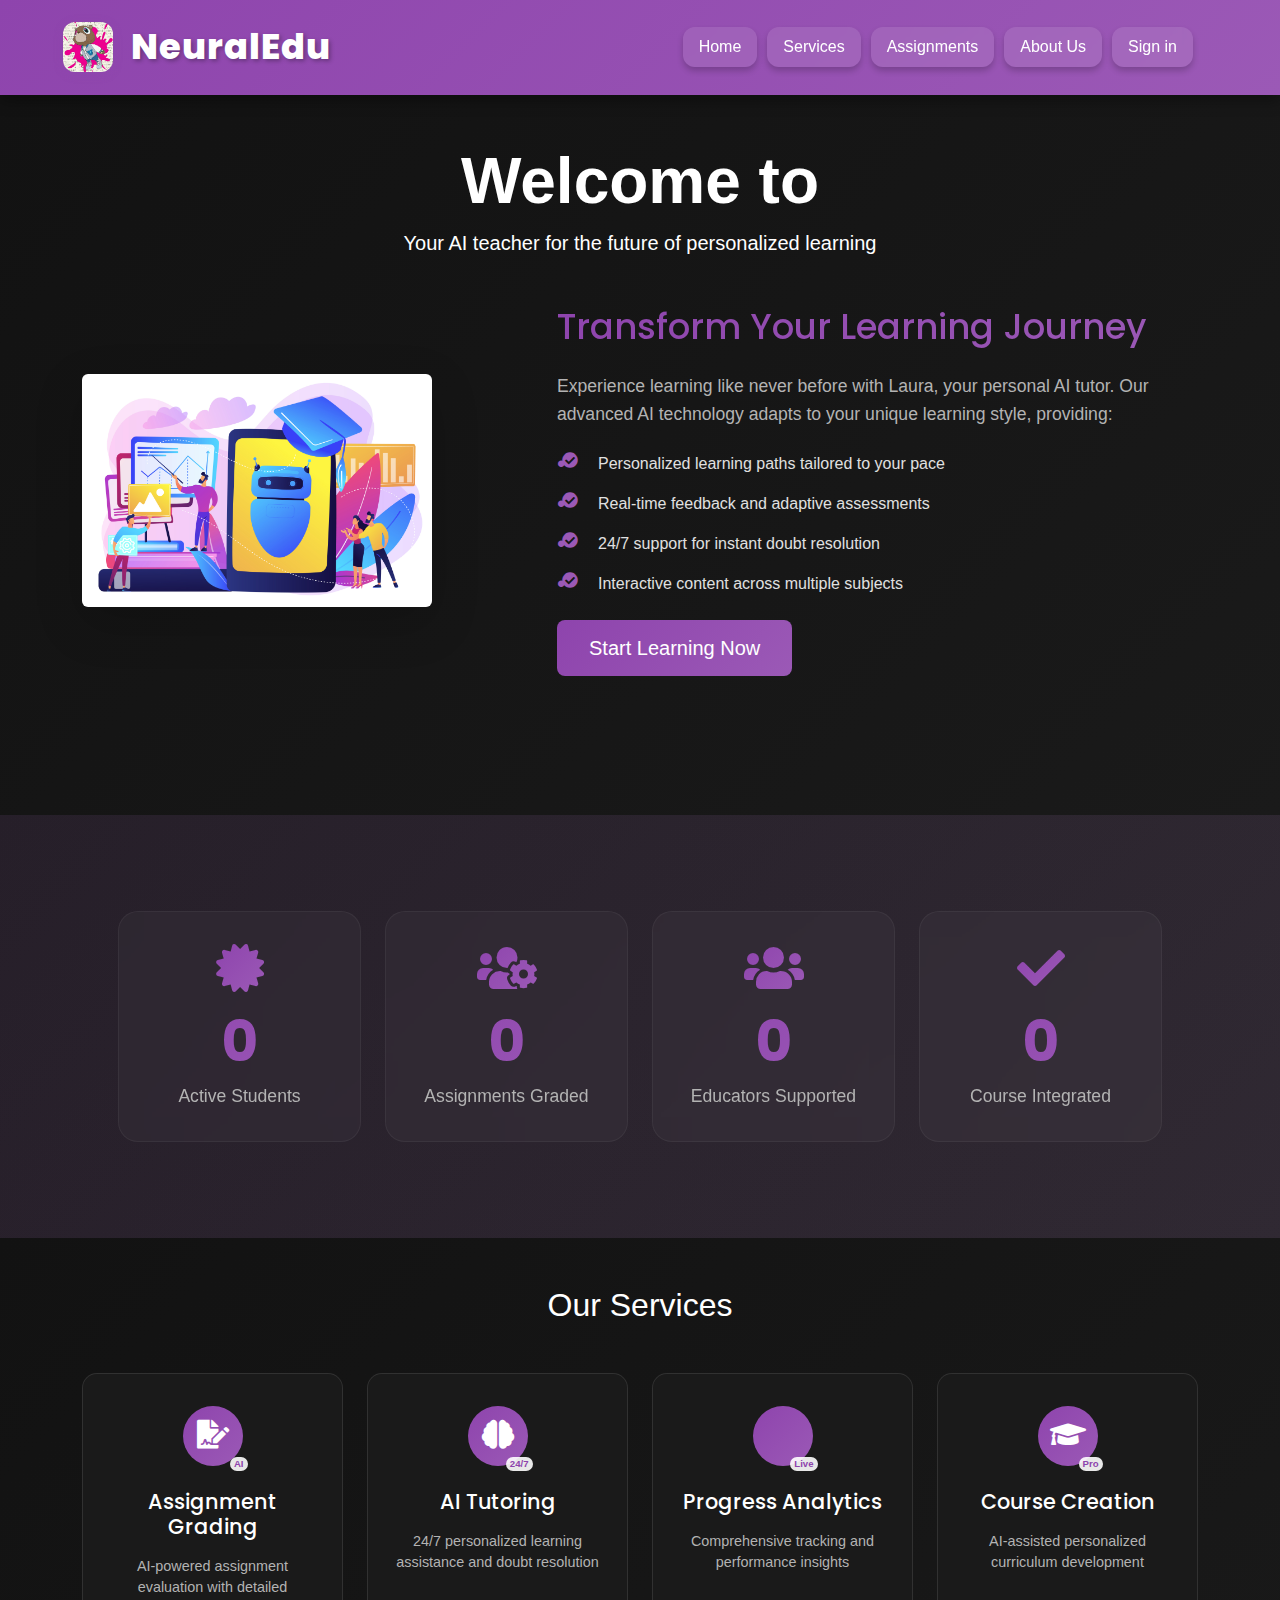
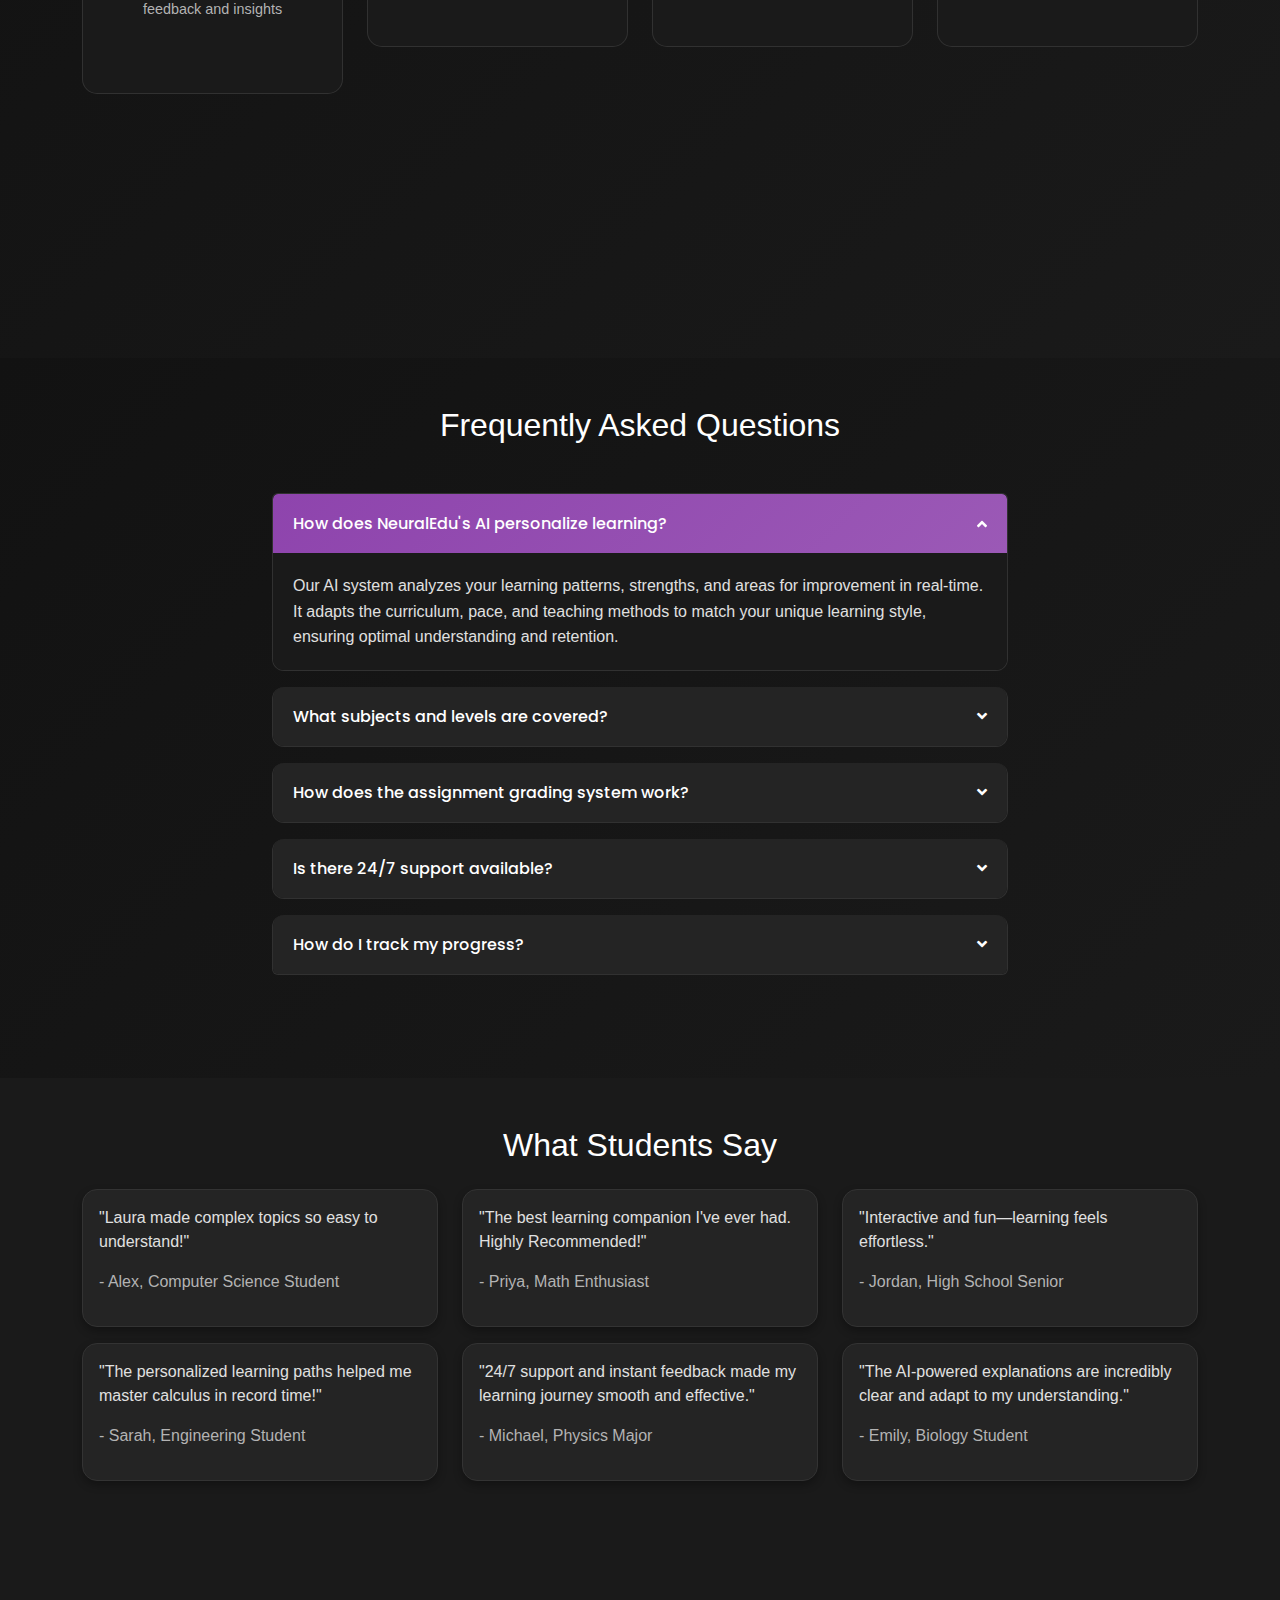
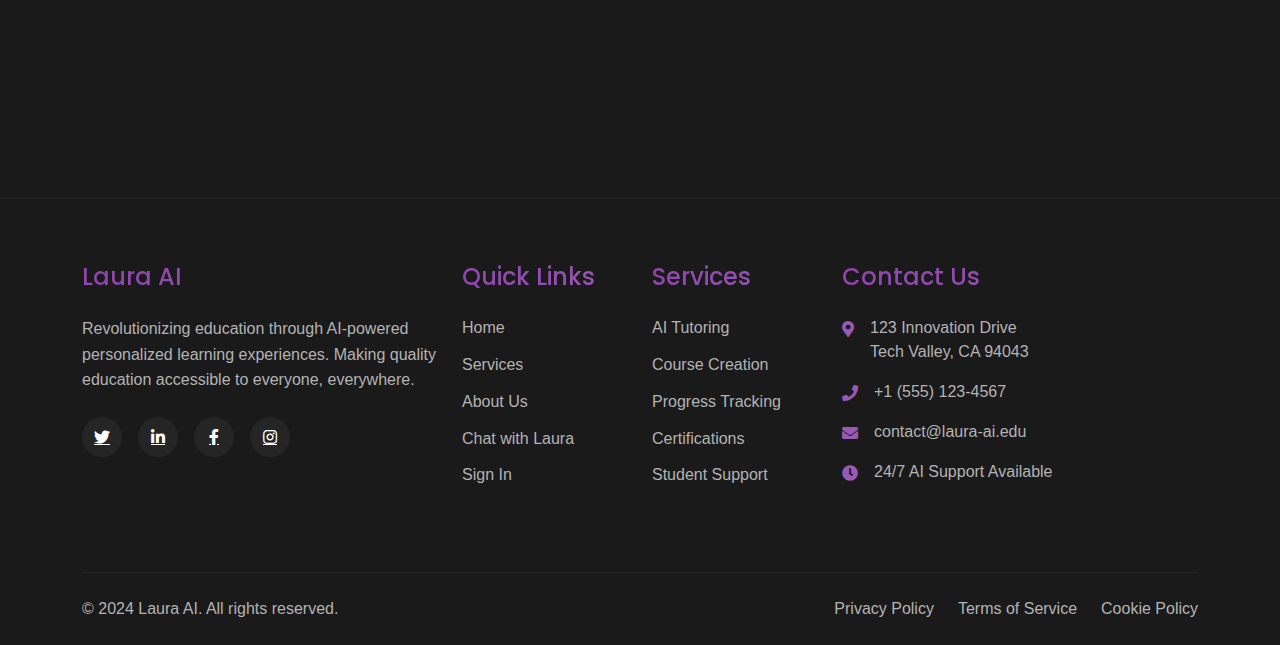
==== commit dabd8ad1: "New service section and FAQ section added in home page" ====
--- a/index.html
+++ b/index.html
@@ -10,6 +10,8 @@
     <link rel="stylesheet" href="styles.css">
     <!-- Add Poppins font -->
     <link href="https://fonts.googleapis.com/css2?family=Poppins:wght@400;600;800&display=swap" rel="stylesheet">
+    <!-- Add Font Awesome -->
+    <link rel="stylesheet" href="https://cdnjs.cloudflare.com/ajax/libs/font-awesome/5.15.4/css/all.min.css">
 </head>
 <body>
     <!-- Content will go here -->
@@ -18,7 +20,7 @@
   <div class="container">
       <div class="d-flex align-items-center">
           <img src="img\logo.JPG" alt="Laura Logo" class="navbar-logo me-2">
-          <a class="navbar-brand" href="#">NeuralEdu</a>
+          <a class="navbar-brand" href="index.html">NeuralEdu</a>
           <div id="user-button" class="ms-3"></div>
       </div>
       <button class="navbar-toggler" type="button" data-bs-toggle="collapse" data-bs-target="#navbarNav">
@@ -119,13 +121,46 @@
 <section id="about" class="py-5 d-none">
   <div class="container">
       <h2 class="text-center mb-4">About Us</h2>
-      <p>Laura, Your AI Teacher, is a cutting-edge platform designed to revolutionize education. Our mission is to make learning accessible, interactive, and fun by leveraging artificial intelligence. We envision a world where every student has a personal tutor that understands their unique learning style, helping them excel in any subject. Join us on this journey to redefine education for the modern age.</p>
-      <div class="row mt-4">
-          <div class="col-md-6">
-              <img src="img\image2.jpg" class="img-fluid rounded" alt="Team">
+      <div class="row">
+          <div class="col-lg-6">
+              <p class="mb-4">NeuralEdu is a pioneering AI-powered educational platform designed to revolutionize the way students learn. Our advanced AI technology adapts to each student's unique learning style, pace, and preferences, creating a truly personalized educational experience.</p>
+              
+              <p class="mb-4">Founded with the vision of making quality education accessible to everyone, NeuralEdu combines cutting-edge artificial intelligence with proven pedagogical methods. Our AI system continuously learns and evolves, understanding each student's strengths, weaknesses, and learning patterns to provide targeted support and guidance.</p>
+              
+              <p class="mb-4">What sets us apart is our comprehensive approach to education:</p>
+              <ul class="feature-list mb-4">
+                  <li>
+                      <i class="fas fa-check-circle"></i>
+                      <span>Adaptive Learning Paths: Customized curriculum that adjusts in real-time</span>
+                  </li>
+                  <li>
+                      <i class="fas fa-check-circle"></i>
+                      <span>Instant Feedback: Detailed explanations and corrections for better understanding</span>
+                  </li>
+                  <li>
+                      <i class="fas fa-check-circle"></i>
+                      <span>Progress Analytics: Advanced tracking and performance insights</span>
+                  </li>
+                  <li>
+                      <i class="fas fa-check-circle"></i>
+                      <span>Multi-Subject Expertise: Comprehensive coverage across various disciplines</span>
+                  </li>
+              </ul>
+              
+              <p class="mb-4">Our platform integrates seamlessly with modern educational needs, offering features like automated assignment grading, interactive problem-solving sessions, and 24/7 AI-powered tutoring support. We're committed to helping students achieve their academic goals while making the learning process engaging and enjoyable.</p>
           </div>
-          <div class="col-md-6">
-              <img src="https://via.placeholder.com/400x300" class="img-fluid rounded" alt="Innovation">
+          <div class="col-lg-6">
+              <div class="row">
+                  <div class="col-md-12 mb-4">
+                      <img src="img\image2.jpg" class="img-fluid rounded" alt="Team" style="max-height: 300px; width: 100%; object-fit: cover;">
+                  </div>
+                  <div class="col-md-12">
+                      <div class="bg-gradient p-4 rounded">
+                          <h4 class="text-white mb-3">Our Mission</h4>
+                          <p class="text-white mb-0">To democratize education through AI-powered personalized learning, making quality education accessible to students worldwide while fostering creativity, critical thinking, and continuous growth.</p>
+                      </div>
+                  </div>
+              </div>
           </div>
       </div>
   </div>
@@ -194,6 +229,164 @@
     </div>
 </div>
 
+<!-- Services Preview Section -->
+<section class="services-preview py-5">
+    <div class="container">
+        <h2 class="text-center mb-5">Our Services</h2>
+        <div class="row g-4">
+            <!-- Assignment Grading Service -->
+            <div class="col-md-6 col-lg-3">
+                <a href="assignments.html" class="service-card-link">
+                    <div class="service-preview-card">
+                        <div class="service-icon">
+                            <i class="fas fa-file-signature"></i>
+                            <small class="service-icon-text">AI</small>
+                        </div>
+                        <h3>Assignment Grading</h3>
+                        <p>AI-powered assignment evaluation with detailed feedback and insights</p>
+                        <div class="service-hover">
+                            <span>Try Now <i class="fas fa-arrow-right"></i></span>
+                        </div>
+                    </div>
+                </a>
+            </div>
+
+            <!-- AI Tutoring Service -->
+            <div class="col-md-6 col-lg-3">
+                <a href="#" class="service-card-link">
+                    <div class="service-preview-card">
+                        <div class="service-icon">
+                            <i class="fas fa-brain"></i>
+                            <small class="service-icon-text">24/7</small>
+                        </div>
+                        <h3>AI Tutoring</h3>
+                        <p>24/7 personalized learning assistance and doubt resolution</p>
+                        <div class="service-hover">
+                            <span>Coming Soon <i class="fas fa-arrow-right"></i></span>
+                        </div>
+                    </div>
+                </a>
+            </div>
+
+            <!-- Progress Tracking -->
+            <div class="col-md-6 col-lg-3">
+                <a href="#" class="service-card-link">
+                    <div class="service-preview-card">
+                        <div class="service-icon">
+                            <i class="fas fa-analytics"></i>
+                            <small class="service-icon-text">Live</small>
+                        </div>
+                        <h3>Progress Analytics</h3>
+                        <p>Comprehensive tracking and performance insights</p>
+                        <div class="service-hover">
+                            <span>Coming Soon <i class="fas fa-arrow-right"></i></span>
+                        </div>
+                    </div>
+                </a>
+            </div>
+
+            <!-- Course Creation -->
+            <div class="col-md-6 col-lg-3">
+                <a href="#" class="service-card-link">
+                    <div class="service-preview-card">
+                        <div class="service-icon">
+                            <i class="fas fa-graduation-cap"></i>
+                            <small class="service-icon-text">Pro</small>
+                        </div>
+                        <h3>Course Creation</h3>
+                        <p>AI-assisted personalized curriculum development</p>
+                        <div class="service-hover">
+                            <span>Coming Soon <i class="fas fa-arrow-right"></i></span>
+                        </div>
+                    </div>
+                </a>
+            </div>
+        </div>
+    </div>
+</section>
+
+<!-- Add FAQ Section before Testimonials -->
+<section class="faq-section py-5">
+    <div class="container">
+        <h2 class="text-center mb-5">Frequently Asked Questions</h2>
+        <div class="row justify-content-center">
+            <div class="col-lg-8">
+                <div class="accordion" id="faqAccordion">
+                    <!-- FAQ Item 1 -->
+                    <div class="accordion-item">
+                        <h3 class="accordion-header">
+                            <button class="accordion-button" type="button" data-bs-toggle="collapse" data-bs-target="#faq1">
+                                How does NeuralEdu's AI personalize learning?
+                            </button>
+                        </h3>
+                        <div id="faq1" class="accordion-collapse collapse show" data-bs-parent="#faqAccordion">
+                            <div class="accordion-body">
+                                Our AI system analyzes your learning patterns, strengths, and areas for improvement in real-time. It adapts the curriculum, pace, and teaching methods to match your unique learning style, ensuring optimal understanding and retention.
+                            </div>
+                        </div>
+                    </div>
+
+                    <!-- FAQ Item 2 -->
+                    <div class="accordion-item">
+                        <h3 class="accordion-header">
+                            <button class="accordion-button collapsed" type="button" data-bs-toggle="collapse" data-bs-target="#faq2">
+                                What subjects and levels are covered?
+                            </button>
+                        </h3>
+                        <div id="faq2" class="accordion-collapse collapse" data-bs-parent="#faqAccordion">
+                            <div class="accordion-body">
+                                NeuralEdu covers a wide range of subjects including Mathematics, Sciences, Languages, and more. We cater to students from high school through university level, with content tailored to various international curricula.
+                            </div>
+                        </div>
+                    </div>
+
+                    <!-- FAQ Item 3 -->
+                    <div class="accordion-item">
+                        <h3 class="accordion-header">
+                            <button class="accordion-button collapsed" type="button" data-bs-toggle="collapse" data-bs-target="#faq3">
+                                How does the assignment grading system work?
+                            </button>
+                        </h3>
+                        <div id="faq3" class="accordion-collapse collapse" data-bs-parent="#faqAccordion">
+                            <div class="accordion-body">
+                                Our AI-powered grading system analyzes assignments using advanced algorithms. It provides detailed feedback, identifies areas for improvement, and offers personalized recommendations for better understanding of the topics.
+                            </div>
+                        </div>
+                    </div>
+
+                    <!-- FAQ Item 4 -->
+                    <div class="accordion-item">
+                        <h3 class="accordion-header">
+                            <button class="accordion-button collapsed" type="button" data-bs-toggle="collapse" data-bs-target="#faq4">
+                                Is there 24/7 support available?
+                            </button>
+                        </h3>
+                        <div id="faq4" class="accordion-collapse collapse" data-bs-parent="#faqAccordion">
+                            <div class="accordion-body">
+                                Yes! Our AI teaching assistant is available 24/7 to answer questions, provide explanations, and help with problem-solving. You can access support anytime through our chat interface or assignment feedback system.
+                            </div>
+                        </div>
+                    </div>
+
+                    <!-- FAQ Item 5 -->
+                    <div class="accordion-item">
+                        <h3 class="accordion-header">
+                            <button class="accordion-button collapsed" type="button" data-bs-toggle="collapse" data-bs-target="#faq5">
+                                How do I track my progress?
+                            </button>
+                        </h3>
+                        <div id="faq5" class="accordion-collapse collapse" data-bs-parent="#faqAccordion">
+                            <div class="accordion-body">
+                                NeuralEdu provides comprehensive analytics and progress tracking. You can view detailed insights about your learning journey, including performance metrics, improvement areas, and personalized recommendations for better results.
+                            </div>
+                        </div>
+                    </div>
+                </div>
+            </div>
+        </div>
+    </div>
+</section>
+
 <!-- Testimonials -->
 <section class="py-5 bg-light">
     <div class="container">
@@ -423,5 +616,25 @@
 
 <!-- Add back the Typed.js script -->
 <script src="https://cdn.jsdelivr.net/npm/typed.js@2.0.12"></script>
+
+<!-- Bootstrap Bundle with Popper (required for accordion) -->
+<script src="https://cdn.jsdelivr.net/npm/bootstrap@5.3.3/dist/js/bootstrap.bundle.min.js"></script>
+
+<!-- Typed.js -->
+<script src="https://cdn.jsdelivr.net/npm/typed.js@2.0.12"></script>
+
+<!-- Custom JS -->
+<script src="script.js"></script>
+
+<!-- Clerk Authentication -->
+<script
+    async
+    crossorigin="anonymous"
+    data-clerk-publishable-key="pk_test_aW50ZW5zZS1qYWd1YXItMzEuY2xlcmsuYWNjb3VudHMuZGV2JA"
+    src="https://intense-jaguar-31.clerk.accounts.dev/npm/@clerk/clerk-js@latest/dist/clerk.browser.js"
+    type="text/javascript">
+</script>
+
+<!-- Rest of your scripts... -->
 </body>
 </html>--- a/styles.css
+++ b/styles.css
@@ -45,6 +45,7 @@
     line-height: 1.6;
 }
 
+/* Update Feature List Styles */
 .feature-list {
     list-style: none;
     padding: 0;
@@ -52,17 +53,33 @@
 }
 
 .feature-list li {
+    margin-bottom: 1rem;
     color: #e0e0e0;
-    margin-bottom: 1rem;
     display: flex;
-    align-items: center;
-    font-size: 1.1rem;
+    align-items: flex-start;
+    gap: 6px;
+    padding-left: 5px;
+    position: relative;
+}
+
+.feature-list li::before {
+    content: "•";
+    color: #9b59b6;
+    font-size: 1.5em;
+    position: absolute;
+    left: 0;
+    line-height: 1;
 }
 
 .feature-list li i {
     color: #9b59b6;
-    margin-right: 1rem;
-    font-size: 1.2rem;
+    width: 20px;
+    flex-shrink: 0;
+}
+
+.feature-list li span {
+    flex: 1;
+    line-height: 1.5;
 }
 
 .btn-primary {
@@ -542,11 +559,20 @@
 }
 
 .service-icon {
-    font-size: 2.5rem;
-    margin-bottom: 1.5rem;
-    background: linear-gradient(135deg, #8e44ad, #9b59b6);
-    -webkit-background-clip: text;
-    -webkit-text-fill-color: transparent;
+    position: relative;
+}
+
+.service-icon-text {
+    position: absolute;
+    bottom: -5px;
+    right: -5px;
+    background: rgba(255, 255, 255, 0.9);
+    color: #8e44ad;
+    padding: 2px 4px;
+    border-radius: 10px;
+    font-size: 0.6rem;
+    font-weight: bold;
+    line-height: 1;
 }
 
 .service-card h3 {
@@ -1627,4 +1653,169 @@
 /* Adjust container padding for leftward shift */
 .custom-navbar .container {
     padding-left: 0.5rem;
+}
+
+/* About Section Styles */
+.bg-gradient {
+    background: linear-gradient(135deg, #8e44ad, #9b59b6);
+    box-shadow: 0 4px 15px rgba(142, 68, 173, 0.3);
+}
+
+.feature-list li {
+    margin-bottom: 1rem;
+    color: #e0e0e0;
+}
+
+.feature-list li i {
+    color: #9b59b6;
+    margin-right: 10px;
+}
+
+/* FAQ Section Styles */
+.faq-section {
+    background: linear-gradient(135deg, #121212 0%, #1a1a1a 100%);
+}
+
+.accordion-item {
+    background-color: #1a1a1a;
+    border: 1px solid rgba(255, 255, 255, 0.1);
+    margin-bottom: 1rem;
+    border-radius: 12px;
+    overflow: hidden;
+}
+
+.accordion-button {
+    background: #242424;
+    color: white;
+    font-family: 'Poppins', sans-serif;
+    font-weight: 500;
+    padding: 1.25rem;
+    border: none;
+    box-shadow: none !important;
+}
+
+.accordion-button:not(.collapsed) {
+    background: linear-gradient(135deg, #8e44ad, #9b59b6);
+    color: white;
+}
+
+.accordion-button::after {
+    content: '\f107'; /* FontAwesome down arrow */
+    font-family: 'Font Awesome 5 Free';
+    font-weight: 900;
+    background-image: none !important;
+    width: auto;
+    height: auto;
+    color: white;
+    transition: transform 0.3s ease;
+}
+
+.accordion-button:not(.collapsed)::after {
+    transform: rotate(-180deg);
+    color: white;
+}
+
+.accordion-button {
+    display: flex;
+    justify-content: space-between;
+    align-items: center;
+}
+
+.accordion-button:not(.collapsed)::after {
+    background-image: none !important;
+}
+
+.accordion-body {
+    background-color: #1a1a1a;
+    color: #e0e0e0;
+    padding: 1.25rem;
+    line-height: 1.6;
+}
+
+.accordion-button:hover {
+    background: rgba(142, 68, 173, 0.2);
+}
+
+.accordion-button:not(.collapsed):hover {
+    background: linear-gradient(135deg, #9b59b6, #8e44ad);
+}
+
+/* Services Preview Section Styles */
+.services-preview {
+    background: linear-gradient(135deg, #121212 0%, #1a1a1a 100%);
+}
+
+.service-card-link {
+    text-decoration: none;
+    color: inherit;
+    display: block;
+}
+
+.service-preview-card {
+    background: #1a1a1a;
+    border: 1px solid rgba(255, 255, 255, 0.1);
+    border-radius: 15px;
+    padding: 2rem 1.5rem;
+    text-align: center;
+    transition: all 0.3s ease;
+    position: relative;
+    overflow: hidden;
+    height: 100%;
+}
+
+.service-preview-card:hover {
+    transform: translateY(-5px);
+    box-shadow: 0 8px 24px rgba(142, 68, 173, 0.2);
+    border-color: rgba(142, 68, 173, 0.3);
+}
+
+.service-icon {
+    width: 60px;
+    height: 60px;
+    background: linear-gradient(135deg, #8e44ad, #9b59b6);
+    border-radius: 50%;
+    display: flex;
+    align-items: center;
+    justify-content: center;
+    margin: 0 auto 1.5rem;
+}
+
+.service-icon i {
+    font-size: 1.8rem;
+    color: white;
+}
+
+.service-preview-card h3 {
+    color: white;
+    font-size: 1.3rem;
+    margin-bottom: 1rem;
+    font-family: 'Poppins', sans-serif;
+}
+
+.service-preview-card p {
+    color: #b3b3b3;
+    font-size: 0.9rem;
+    margin-bottom: 1rem;
+}
+
+.service-hover {
+    color: #9b59b6;
+    font-weight: 500;
+    opacity: 0;
+    transform: translateY(20px);
+    transition: all 0.3s ease;
+}
+
+.service-preview-card:hover .service-hover {
+    opacity: 1;
+    transform: translateY(0);
+}
+
+.service-hover i {
+    margin-left: 5px;
+    transition: transform 0.3s ease;
+}
+
+.service-preview-card:hover .service-hover i {
+    transform: translateX(5px);
 }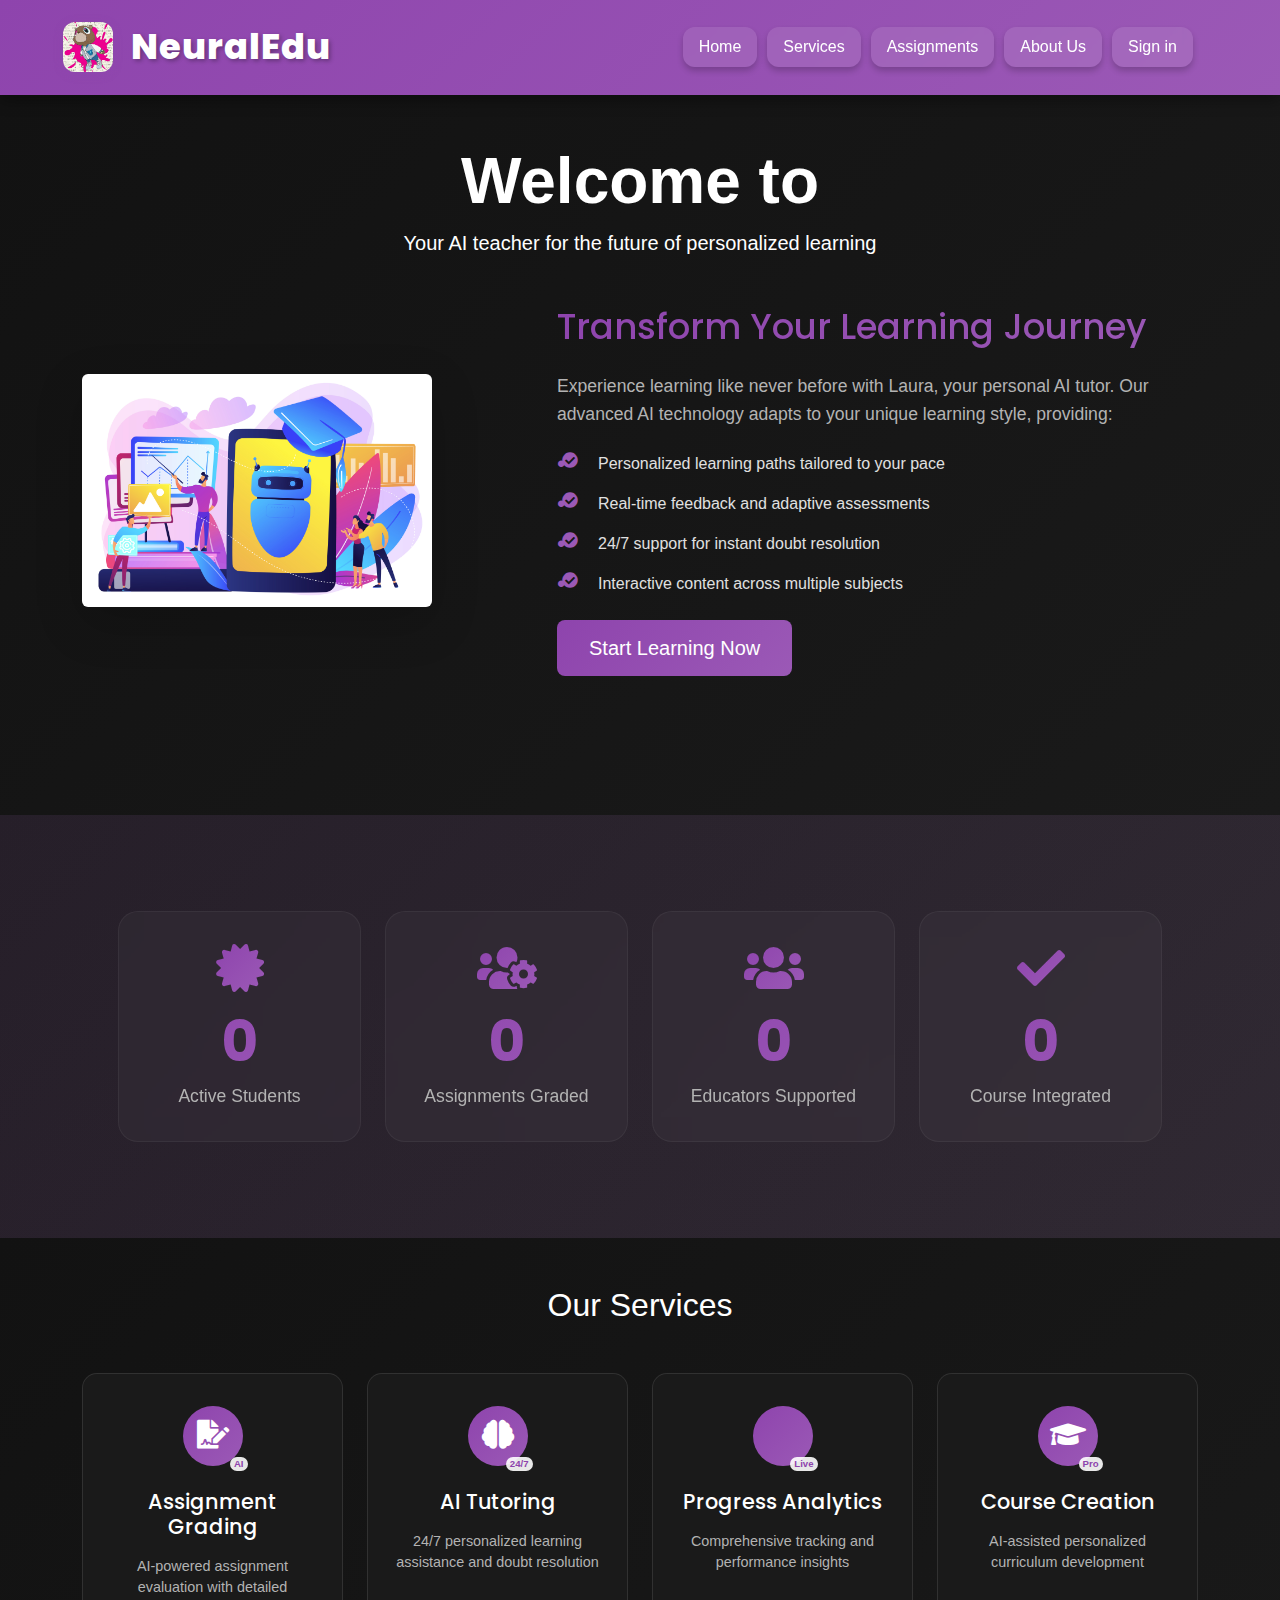
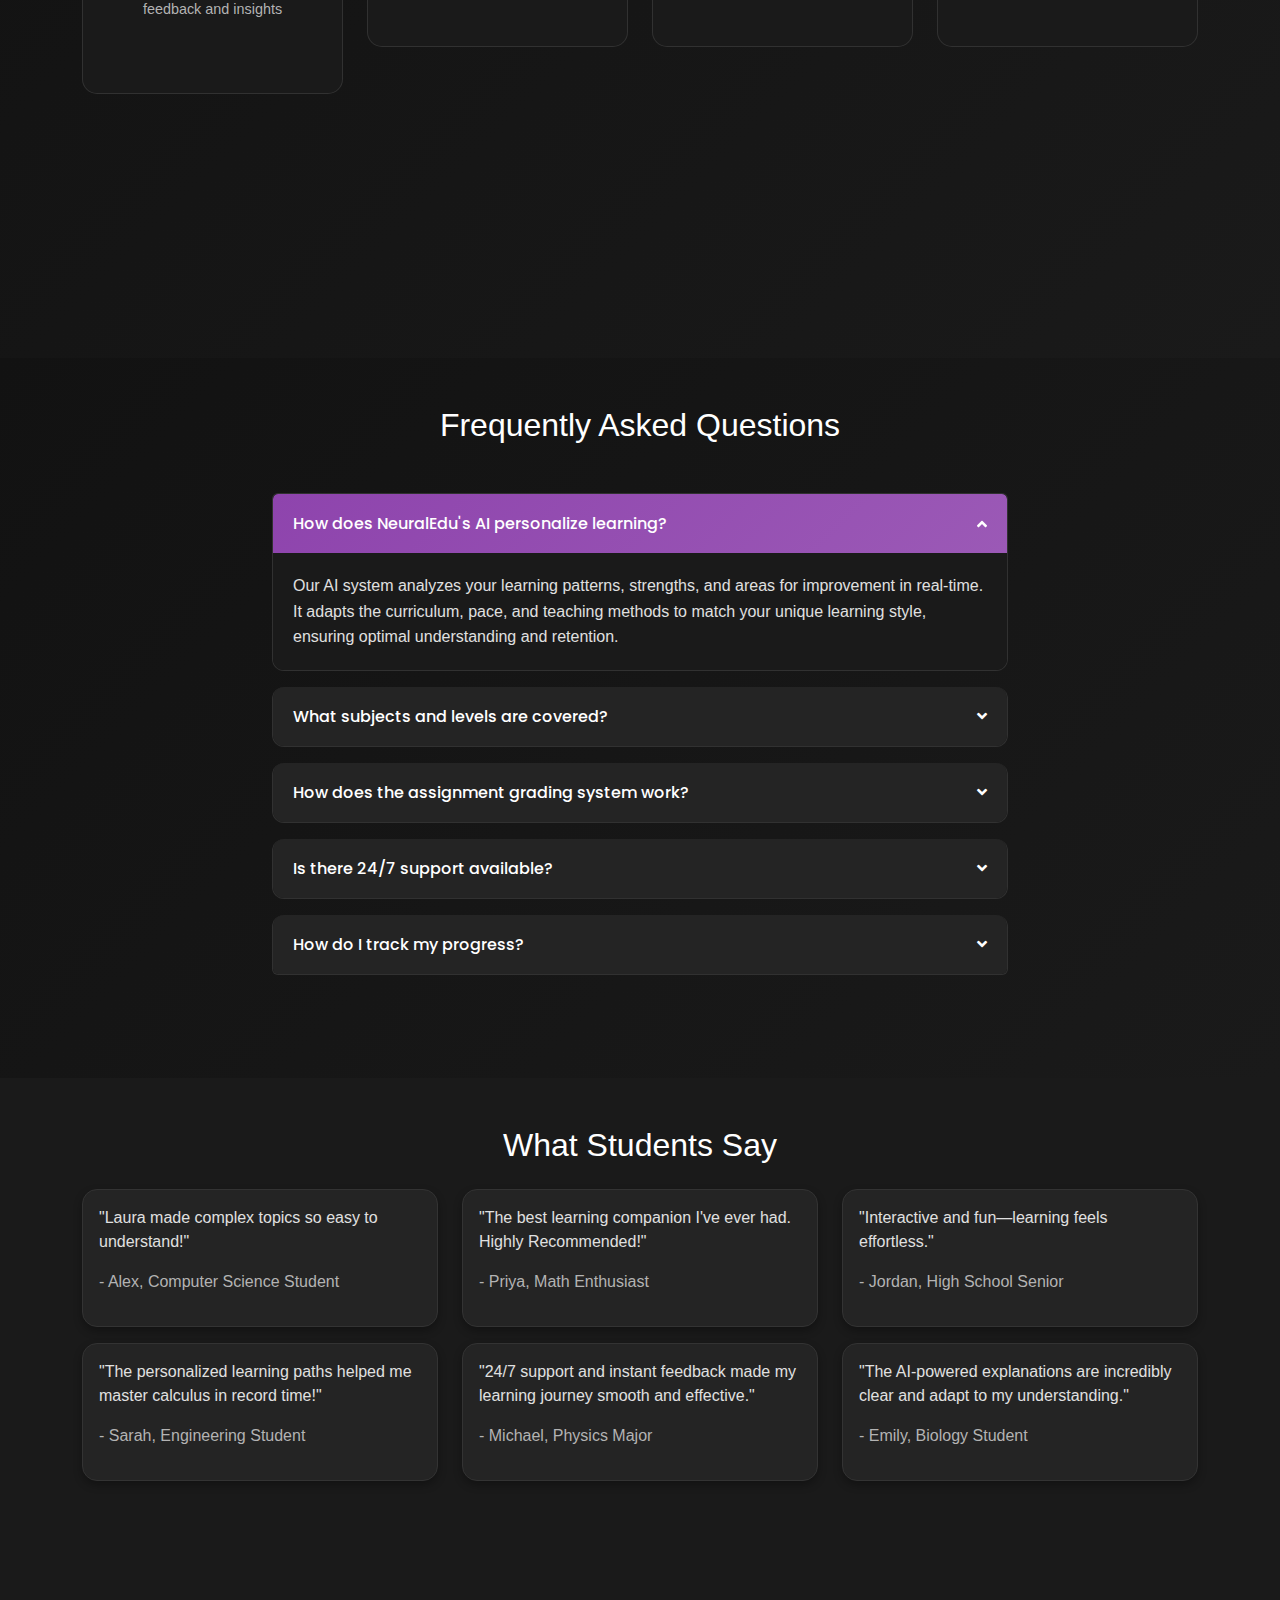
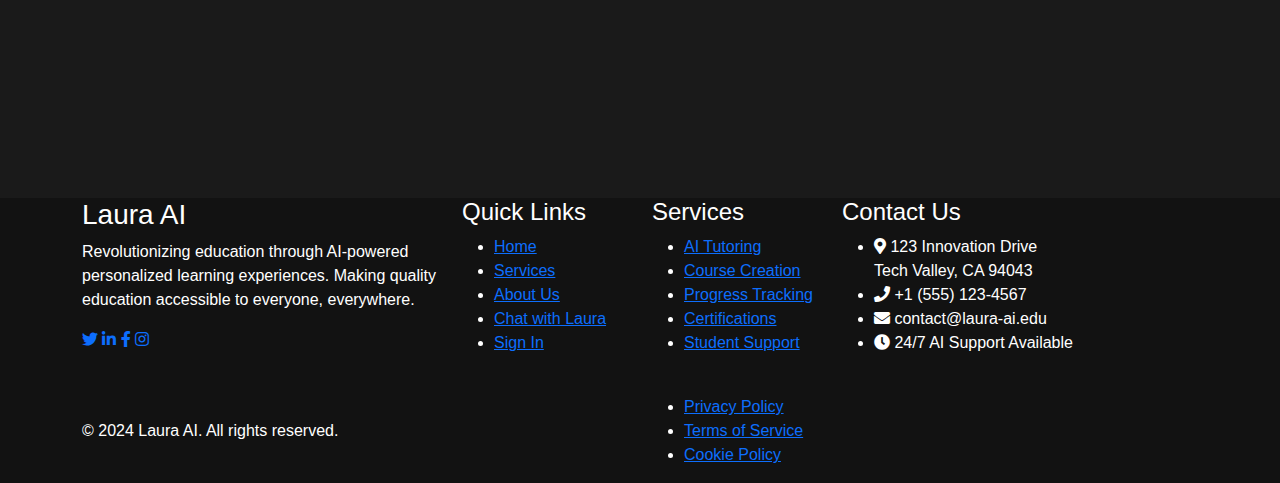
==== commit a2c2661b: "Sign in pop up issue fixed" ====
--- a/index.html
+++ b/index.html
@@ -1,6 +1,15 @@
 <!DOCTYPE html>
 <html lang="en">
 <head>
+    <!-- Google tag (gtag.js) -->
+    <script async src="https://www.googletagmanager.com/gtag/js?id=G-5G9SF02KBB"></script>
+    <script>
+    window.dataLayer = window.dataLayer || [];
+    function gtag(){dataLayer.push(arguments);}
+    gtag('js', new Date());
+
+    gtag('config', 'G-5G9SF02KBB');
+    </script>
     <meta charset="UTF-8">
     <meta name="viewport" content="width=device-width, initial-scale=1.0">
     <title>Laura, Your AI Teacher</title>
@@ -462,60 +471,40 @@
 
 <script>
     window.addEventListener('load', async function () {
-      await Clerk.load()
-  
-      console.log('ClerkJS is loaded')
-    })
-  </script>
-
-<div id="app"></div>
-
-<!-- Initialize Clerk with your
-Clerk Publishable Key and Frontend API URL -->
-<script
-  async
-  crossorigin="anonymous"
-  data-clerk-publishable-key="pk_test_aW50ZW5zZS1qYWd1YXItMzEuY2xlcmsuYWNjb3VudHMuZGV2JA"
-  src="https://intense-jaguar-31.clerk.accounts.dev/npm/@clerk/clerk-js@latest/dist/clerk.browser.js"
-  type="text/javascript"
-></script>
-
-<script>
-  window.addEventListener('load', async function () {
-    await Clerk.load();
-
-    // Mount user button if user is signed in
-    if (Clerk.user) {
-      const userButtonDiv = document.getElementById('user-button');
-      if (userButtonDiv) {
-        Clerk.mountUserButton(userButtonDiv, {
-          afterSignOutUrl: '/index.html',
-          appearance: {
-            elements: {
-              rootBox: "mx-2",
-              card: "bg-dark text-white",
-              userPreview: "text-white",
-              userButtonBox: "bg-gradient-primary",
-              userButtonTrigger: "text-white",
-              userButtonPopoverCard: "bg-dark text-white border-dark",
-              userButtonPopoverActionButton: "text-white hover:bg-gray-800",
-              userButtonPopoverFooter: "border-dark"
+      await Clerk.load();
+
+      // Mount user button if user is signed in
+      if (Clerk.user) {
+        const userButtonDiv = document.getElementById('user-button');
+        if (userButtonDiv) {
+          Clerk.mountUserButton(userButtonDiv, {
+            afterSignOutUrl: '/index.html',
+            appearance: {
+              elements: {
+                rootBox: "mx-2",
+                card: "bg-dark text-white",
+                userPreview: "text-white",
+                userButtonBox: "bg-gradient-primary",
+                userButtonTrigger: "text-white",
+                userButtonPopoverCard: "bg-dark text-white border-dark",
+                userButtonPopoverActionButton: "text-white hover:bg-gray-800",
+                userButtonPopoverFooter: "border-dark"
+              }
             }
-          }
-        });
+          });
+        }
       }
-    }
-
-    // Hide sign in link if user is already signed in
-    const signInLink = document.querySelector('a[href="signin.html"]');
-    if (signInLink) {
-      if (Clerk.user) {
-        signInLink.style.display = 'none';
-      } else {
-        signInLink.style.display = 'block';
+
+      // Hide sign in link if user is already signed in
+      const signInLink = document.querySelector('a[href="signin.html"]');
+      if (signInLink) {
+        if (Clerk.user) {
+          signInLink.style.display = 'none';
+        } else {
+          signInLink.style.display = 'block';
+        }
       }
-    }
-  });
+    });
 </script>
 
 
--- a/styles.css
+++ b/styles.css
@@ -874,556 +874,6 @@
     border: 2px solid rgba(255, 255, 255, 0.8) !important;
 }
 
-/* Dropdown Menu Styling */
-.cl-userButtonPopup {
-    background: #1a1a1a !important;
-    border: 1px solid rgba(255, 255, 255, 0.1) !important;
-    box-shadow: 0 8px 24px rgba(0, 0, 0, 0.2) !important;
-    border-radius: 12px !important;
-    overflow: hidden !important;
-}
-
-.cl-userButtonPopoverCard {
-    background: transparent !important;
-}
-
-.cl-userButtonPopoverActions {
-    background: transparent !important;
-}
-
-.cl-userButtonPopoverFooter {
-    background: transparent !important;
-    border-top: 1px solid rgba(255, 255, 255, 0.1) !important;
-}
-
-/* Dropdown Items */
-.cl-userButtonPopoverActionButton {
-    color: #ffffff !important;
-    transition: all 0.3s ease !important;
-    border-radius: 8px !important;
-    margin: 2px 0 !important;
-}
-
-.cl-userButtonPopoverActionButton:hover {
-    background: rgba(142, 68, 173, 0.2) !important;
-    color: #9b59b6 !important;
-}
-
-/* User Info in Dropdown */
-.cl-userButtonPopoverCard {
-    padding: 1rem !important;
-}
-
-.cl-userPreviewMainIdentifier {
-    color: white !important;
-    font-family: 'Poppins', sans-serif !important;
-}
-
-.cl-userPreviewSecondaryIdentifier {
-    color: rgba(255, 255, 255, 0.7) !important;
-}
-
-/* Sign Out Button */
-.cl-userButtonPopoverActionButton__signOut {
-    color: #ff6b6b !important;
-}
-
-.cl-userButtonPopoverActionButton__signOut:hover {
-    background: rgba(255, 107, 107, 0.1) !important;
-    color: #ff6b6b !important;
-}
-
-/* Profile Management Section */
-.cl-profileSectionContent {
-    background: #1a1a1a !important;
-    color: white !important;
-}
-
-.cl-profileSectionTitle {
-    color: white !important;
-    font-family: 'Poppins', sans-serif !important;
-}
-
-.cl-profileSectionPrimaryButton {
-    background: linear-gradient(135deg, #8e44ad, #9b59b6) !important;
-    border: none !important;
-    color: white !important;
-}
-
-.cl-profileSectionPrimaryButton:hover {
-    transform: translateY(-2px) !important;
-    box-shadow: 0 5px 15px rgba(142, 68, 173, 0.4) !important;
-}
-
-/* User Button and Dashboard Styles - Solid Theme */
-.cl-userButtonBox,
-.cl-userButtonTrigger {
-    background: linear-gradient(135deg, #8e44ad, #9b59b6) !important;
-    color: #ffffff !important;
-    border: none !important;
-    box-shadow: 0 2px 8px rgba(142, 68, 173, 0.3) !important;
-}
-
-/* Main Popover Card */
-.cl-userButtonPopoverCard {
-    background: #1a1a1a !important;
-    border: 2px solid #8e44ad !important;
-    box-shadow: 0 4px 20px rgba(142, 68, 173, 0.4) !important;
-    backdrop-filter: none !important;
-}
-
-/* Account Menu Sections */
-.cl-userButtonPopoverActions,
-.cl-userButtonPopoverFooter {
-    background: #242424 !important;
-    border: none !important;
-}
-
-/* Menu Items */
-.cl-userButtonPopoverActionButton {
-    background: #1a1a1a !important;
-    color: #ffffff !important;
-    margin: 4px 8px !important;
-    border-radius: 8px !important;
-    transition: all 0.3s ease !important;
-    border: 1px solid #333 !important;
-}
-
-.cl-userButtonPopoverActionButton:hover {
-    background: #8e44ad !important;
-    transform: translateY(-2px) !important;
-    border-color: #8e44ad !important;
-}
-
-/* User Info Text */
-.cl-userPreviewMainIdentifier,
-.cl-userPreviewSecondaryIdentifier,
-.cl-userButtonPopoverActionButtonText,
-.cl-userButtonPopoverActionButtonIcon {
-    color: #ffffff !important;
-    font-weight: 500 !important;
-}
-
-/* Account Management Section */
-.cl-modalBackdrop {
-    background: rgba(0, 0, 0, 0.8) !important;
-}
-
-.cl-card,
-.cl-modal,
-.cl-modalContent,
-.cl-verticalTabsContent {
-    background: #1a1a1a !important;
-    color: white !important;
-    border: 1px solid rgba(255, 255, 255, 0.1) !important;
-}
-
-/* Profile sections and tabs */
-.cl-verticalTabList {
-    background: #242424 !important;
-    border-right: 1px solid rgba(255, 255, 255, 0.1) !important;
-}
-
-.cl-verticalTabButton {
-    color: white !important;
-    background: transparent !important;
-}
-
-.cl-verticalTabButton[data-selected="true"] {
-    background: linear-gradient(135deg, #8e44ad, #9b59b6) !important;
-}
-
-/* Form fields */
-.cl-formFieldInput,
-.cl-formFieldInputGroup,
-.cl-selectButton {
-    background: #242424 !important;
-    border: 1px solid rgba(255, 255, 255, 0.1) !important;
-    color: white !important;
-}
-
-/* Buttons */
-.cl-modalCloseButton,
-.cl-formButtonReset {
-    background: #333 !important;
-    color: white !important;
-    border: 1px solid rgba(255, 255, 255, 0.1) !important;
-}
-
-.cl-formButtonPrimary {
-    background: linear-gradient(135deg, #8e44ad, #9b59b6) !important;
-    color: white !important;
-    border: none !important;
-}
-
-/* Profile sections */
-.cl-profileSection {
-    background: #242424 !important;
-    border: 1px solid rgba(255, 255, 255, 0.1) !important;
-}
-
-.cl-profileSectionTitle,
-.cl-profileSectionSubtitle,
-.cl-profileSectionContent,
-.cl-profileSectionPrimaryButton {
-    color: white !important;
-}
-
-/* Tables */
-.cl-table {
-    background: #242424 !important;
-    border: 1px solid rgba(255, 255, 255, 0.1) !important;
-}
-
-.cl-tableCell {
-    border-color: rgba(255, 255, 255, 0.1) !important;
-    color: white !important;
-}
-
-/* Ensure all text is visible */
-.cl-headerTitle,
-.cl-headerSubtitle,
-.cl-formFieldLabel,
-.cl-formFieldSuccessText,
-.cl-formHeaderTitle,
-.cl-formHeaderSubtitle,
-.cl-accordionTriggerText,
-.cl-modalTitle {
-    color: white !important;
-}
-
-/* Device list and security items */
-.cl-deviceIcon,
-.cl-mfaPhoneNumberText,
-.cl-mfaStrategyCardTitle,
-.cl-mfaStrategyCardSubtitle {
-    color: white !important;
-}
-
-/* Dropdown menus */
-.cl-dropdown {
-    background: #242424 !important;
-    border: 1px solid rgba(255, 255, 255, 0.1) !important;
-}
-
-.cl-dropdownButton {
-    color: white !important;
-}
-
-/* Hover states */
-.cl-verticalTabButton:hover,
-.cl-modalCloseButton:hover,
-.cl-formButtonReset:hover {
-    background: #333 !important;
-}
-
-.cl-formButtonPrimary:hover {
-    background: linear-gradient(135deg, #9b59b6, #8e44ad) !important;
-    transform: translateY(-2px) !important;
-}
-
-/* Active states */
-.cl-formFieldInput:focus,
-.cl-formFieldInputGroup:focus-within {
-    border-color: #9b59b6 !important;
-    box-shadow: 0 0 0 2px rgba(155, 89, 182, 0.2) !important;
-}
-
-/* Profile Dashboard Dark Theme */
-.cl-modalBackdrop {
-    background: rgba(0, 0, 0, 0.8) !important;
-}
-
-.cl-card,
-.cl-modal,
-.cl-modalContent,
-.cl-verticalTabsContent {
-    background: #1a1a1a !important;
-    color: white !important;
-    border: 1px solid rgba(255, 255, 255, 0.1) !important;
-}
-
-/* Profile sections and tabs */
-.cl-verticalTabList {
-    background: #242424 !important;
-    border-right: 1px solid rgba(255, 255, 255, 0.1) !important;
-}
-
-.cl-verticalTabButton {
-    color: white !important;
-    background: transparent !important;
-}
-
-.cl-verticalTabButton[data-selected="true"] {
-    background: linear-gradient(135deg, #8e44ad, #9b59b6) !important;
-}
-
-/* Form fields */
-.cl-formFieldInput,
-.cl-formFieldInputGroup,
-.cl-selectButton {
-    background: #242424 !important;
-    border: 1px solid rgba(255, 255, 255, 0.1) !important;
-    color: white !important;
-}
-
-/* Buttons */
-.cl-modalCloseButton,
-.cl-formButtonReset {
-    background: #333 !important;
-    color: white !important;
-    border: 1px solid rgba(255, 255, 255, 0.1) !important;
-}
-
-.cl-formButtonPrimary {
-    background: linear-gradient(135deg, #8e44ad, #9b59b6) !important;
-    color: white !important;
-    border: none !important;
-}
-
-/* Profile sections */
-.cl-profileSection {
-    background: #242424 !important;
-    border: 1px solid rgba(255, 255, 255, 0.1) !important;
-}
-
-.cl-profileSectionTitle,
-.cl-profileSectionSubtitle,
-.cl-profileSectionContent,
-.cl-profileSectionPrimaryButton {
-    color: white !important;
-}
-
-/* Tables */
-.cl-table {
-    background: #242424 !important;
-    border: 1px solid rgba(255, 255, 255, 0.1) !important;
-}
-
-.cl-tableCell {
-    border-color: rgba(255, 255, 255, 0.1) !important;
-    color: white !important;
-}
-
-/* Ensure all text is visible */
-.cl-headerTitle,
-.cl-headerSubtitle,
-.cl-formFieldLabel,
-.cl-formFieldSuccessText,
-.cl-formHeaderTitle,
-.cl-formHeaderSubtitle,
-.cl-accordionTriggerText,
-.cl-modalTitle {
-    color: white !important;
-}
-
-/* Device list and security items */
-.cl-deviceIcon,
-.cl-mfaPhoneNumberText,
-.cl-mfaStrategyCardTitle,
-.cl-mfaStrategyCardSubtitle {
-    color: white !important;
-}
-
-/* Dropdown menus */
-.cl-dropdown {
-    background: #242424 !important;
-    border: 1px solid rgba(255, 255, 255, 0.1) !important;
-}
-
-.cl-dropdownButton {
-    color: white !important;
-}
-
-/* Hover states */
-.cl-verticalTabButton:hover,
-.cl-modalCloseButton:hover,
-.cl-formButtonReset:hover {
-    background: #333 !important;
-}
-
-.cl-formButtonPrimary:hover {
-    background: linear-gradient(135deg, #9b59b6, #8e44ad) !important;
-    transform: translateY(-2px) !important;
-}
-
-/* Active states */
-.cl-formFieldInput:focus,
-.cl-formFieldInputGroup:focus-within {
-    border-color: #9b59b6 !important;
-    box-shadow: 0 0 0 2px rgba(155, 89, 182, 0.2) !important;
-}
-
-/* Footer Styles */
-.footer-section {
-    background: #1a1a1a;
-    padding: 4rem 0 0;
-    border-top: 1px solid rgba(255, 255, 255, 0.05);
-}
-
-.footer-heading {
-    color: #ffffff;
-    font-family: 'Poppins', sans-serif;
-    font-size: 1.5rem;
-    margin-bottom: 1.5rem;
-    background: linear-gradient(135deg, #8e44ad, #9b59b6);
-    -webkit-background-clip: text;
-    -webkit-text-fill-color: transparent;
-}
-
-.footer-description {
-    color: #b3b3b3;
-    line-height: 1.6;
-    margin-bottom: 1.5rem;
-}
-
-/* Social Links */
-.social-links {
-    display: flex;
-    gap: 1rem;
-    margin-top: 1.5rem;
-}
-
-.social-link {
-    width: 40px;
-    height: 40px;
-    display: flex;
-    align-items: center;
-    justify-content: center;
-    background: rgba(255, 255, 255, 0.05);
-    border-radius: 50%;
-    color: #ffffff;
-    transition: all 0.3s ease;
-}
-
-.social-link:hover {
-    background: linear-gradient(135deg, #8e44ad, #9b59b6);
-    transform: translateY(-3px);
-    color: #ffffff;
-}
-
-/* Footer Links */
-.footer-links {
-    list-style: none;
-    padding: 0;
-    margin: 0;
-}
-
-.footer-links li {
-    margin-bottom: 0.8rem;
-}
-
-.footer-links a {
-    color: #b3b3b3;
-    text-decoration: none;
-    transition: all 0.3s ease;
-}
-
-.footer-links a:hover {
-    color: #9b59b6;
-    transform: translateX(5px);
-}
-
-/* Contact Info */
-.footer-contact {
-    list-style: none;
-    padding: 0;
-    margin: 0;
-}
-
-.footer-contact li {
-    display: flex;
-    align-items: flex-start;
-    margin-bottom: 1rem;
-    color: #b3b3b3;
-}
-
-.footer-contact li i {
-    color: #9b59b6;
-    margin-right: 1rem;
-    margin-top: 5px;
-}
-
-/* Bottom Footer */
-.footer-bottom {
-    margin-top: 3rem;
-    padding: 1.5rem 0;
-    border-top: 1px solid rgba(255, 255, 255, 0.05);
-}
-
-.copyright {
-    color: #b3b3b3;
-    margin: 0;
-}
-
-.footer-bottom-links {
-    list-style: none;
-    padding: 0;
-    margin: 0;
-    display: flex;
-    justify-content: flex-end;
-    gap: 1.5rem;
-}
-
-.footer-bottom-links a {
-    color: #b3b3b3;
-    text-decoration: none;
-    transition: color 0.3s ease;
-}
-
-.footer-bottom-links a:hover {
-    color: #9b59b6;
-}
-
-/* Responsive Adjustments */
-@media (max-width: 768px) {
-    .footer-bottom-links {
-        justify-content: flex-start;
-        margin-top: 1rem;
-    }
-    
-    .copyright {
-        text-align: center;
-    }
-    
-    .footer-bottom-links {
-        justify-content: center;
-    }
-}
-
-/* Enhanced User Button Styles */
-#user-button {
-    position: relative;
-    z-index: 1000;
-}
-
-.cl-userButtonBox {
-    background: linear-gradient(135deg, #8e44ad, #9b59b6) !important;
-    border: none !important;
-    padding: 8px 16px !important;
-    border-radius: 12px !important;
-    box-shadow: 0 4px 15px rgba(142, 68, 173, 0.3) !important;
-    transition: all 0.3s ease !important;
-}
-
-.cl-userButtonBox:hover {
-    transform: translateY(-2px) !important;
-    box-shadow: 0 6px 20px rgba(142, 68, 173, 0.4) !important;
-}
-
-.cl-userButtonTrigger {
-    color: white !important;
-}
-
-.cl-userButtonAvatarBox {
-    border: 2px solid rgba(255, 255, 255, 0.8) !important;
-}
-
-/* Hide the duplicate button if it exists */
-#app #user-button {
-    display: none !important;
-}
-
 /* Auth Overlay Styles */
 #auth-overlay {
     backdrop-filter: blur(8px);
@@ -1818,4 +1268,111 @@
 
 .service-preview-card:hover .service-hover i {
     transform: translateX(5px);
+}
+
+/* Enhanced Clerk Sign-in Modal Styles */
+.cl-modalBackdrop {
+    background: rgba(0, 0, 0, 0.8) !important;
+    backdrop-filter: blur(8px) !important;
+}
+
+.cl-card, 
+.cl-modal,
+.cl-modalContent {
+    background: #1a1a1a !important;
+    border: 1px solid rgba(142, 68, 173, 0.3) !important;
+    border-radius: 15px !important;
+    box-shadow: 0 10px 30px rgba(0, 0, 0, 0.5) !important;
+}
+
+.cl-modalCloseButton {
+    color: white !important;
+    background: rgba(255, 255, 255, 0.1) !important;
+    border-radius: 50% !important;
+    transition: all 0.3s ease !important;
+}
+
+.cl-modalCloseButton:hover {
+    background: rgba(255, 255, 255, 0.2) !important;
+    transform: rotate(90deg) !important;
+}
+
+.cl-headerTitle, 
+.cl-headerSubtitle {
+    color: white !important;
+    font-family: 'Poppins', sans-serif !important;
+}
+
+.cl-headerTitle {
+    font-weight: 600 !important;
+    font-size: 1.8rem !important;
+    background: linear-gradient(135deg, #8e44ad, #9b59b6) !important;
+    -webkit-background-clip: text !important;
+    -webkit-text-fill-color: transparent !important;
+    background-clip: text !important;
+}
+
+.cl-formButtonPrimary {
+    background: linear-gradient(135deg, #8e44ad, #9b59b6) !important;
+    border: none !important;
+    padding: 12px !important;
+    border-radius: 10px !important;
+    font-weight: 500 !important;
+    transition: all 0.3s ease !important;
+    box-shadow: 0 4px 15px rgba(142, 68, 173, 0.3) !important;
+}
+
+.cl-formButtonPrimary:hover {
+    transform: translateY(-2px) !important;
+    box-shadow: 0 6px 20px rgba(142, 68, 173, 0.4) !important;
+    background: linear-gradient(135deg, #9b59b6, #8e44ad) !important;
+}
+
+.cl-formFieldInput {
+    background: #242424 !important;
+    border: 1px solid rgba(255, 255, 255, 0.1) !important;
+    color: white !important;
+    border-radius: 10px !important;
+    padding: 12px 16px !important;
+    transition: all 0.3s ease !important;
+}
+
+.cl-formFieldInput:focus {
+    border-color: #8e44ad !important;
+    box-shadow: 0 0 0 2px rgba(142, 68, 173, 0.2) !important;
+}
+
+.cl-socialButtonsBlockButton {
+    background: #242424 !important;
+    border: 1px solid rgba(255, 255, 255, 0.1) !important;
+    border-radius: 10px !important;
+    transition: all 0.3s ease !important;
+}
+
+.cl-socialButtonsBlockButton:hover {
+    background: #2a2a2a !important;
+    transform: translateY(-2px) !important;
+}
+
+.cl-dividerLine {
+    background: rgba(255, 255, 255, 0.1) !important;
+}
+
+.cl-dividerText {
+    color: rgba(255, 255, 255, 0.6) !important;
+    background: #1a1a1a !important;
+}
+
+.cl-footerActionLink {
+    color: #9b59b6 !important;
+    transition: all 0.3s ease !important;
+}
+
+.cl-footerActionLink:hover {
+    color: #8e44ad !important;
+    text-decoration: none !important;
+}
+
+.cl-identityPreviewEditButton {
+    color: #9b59b6 !important;
 }